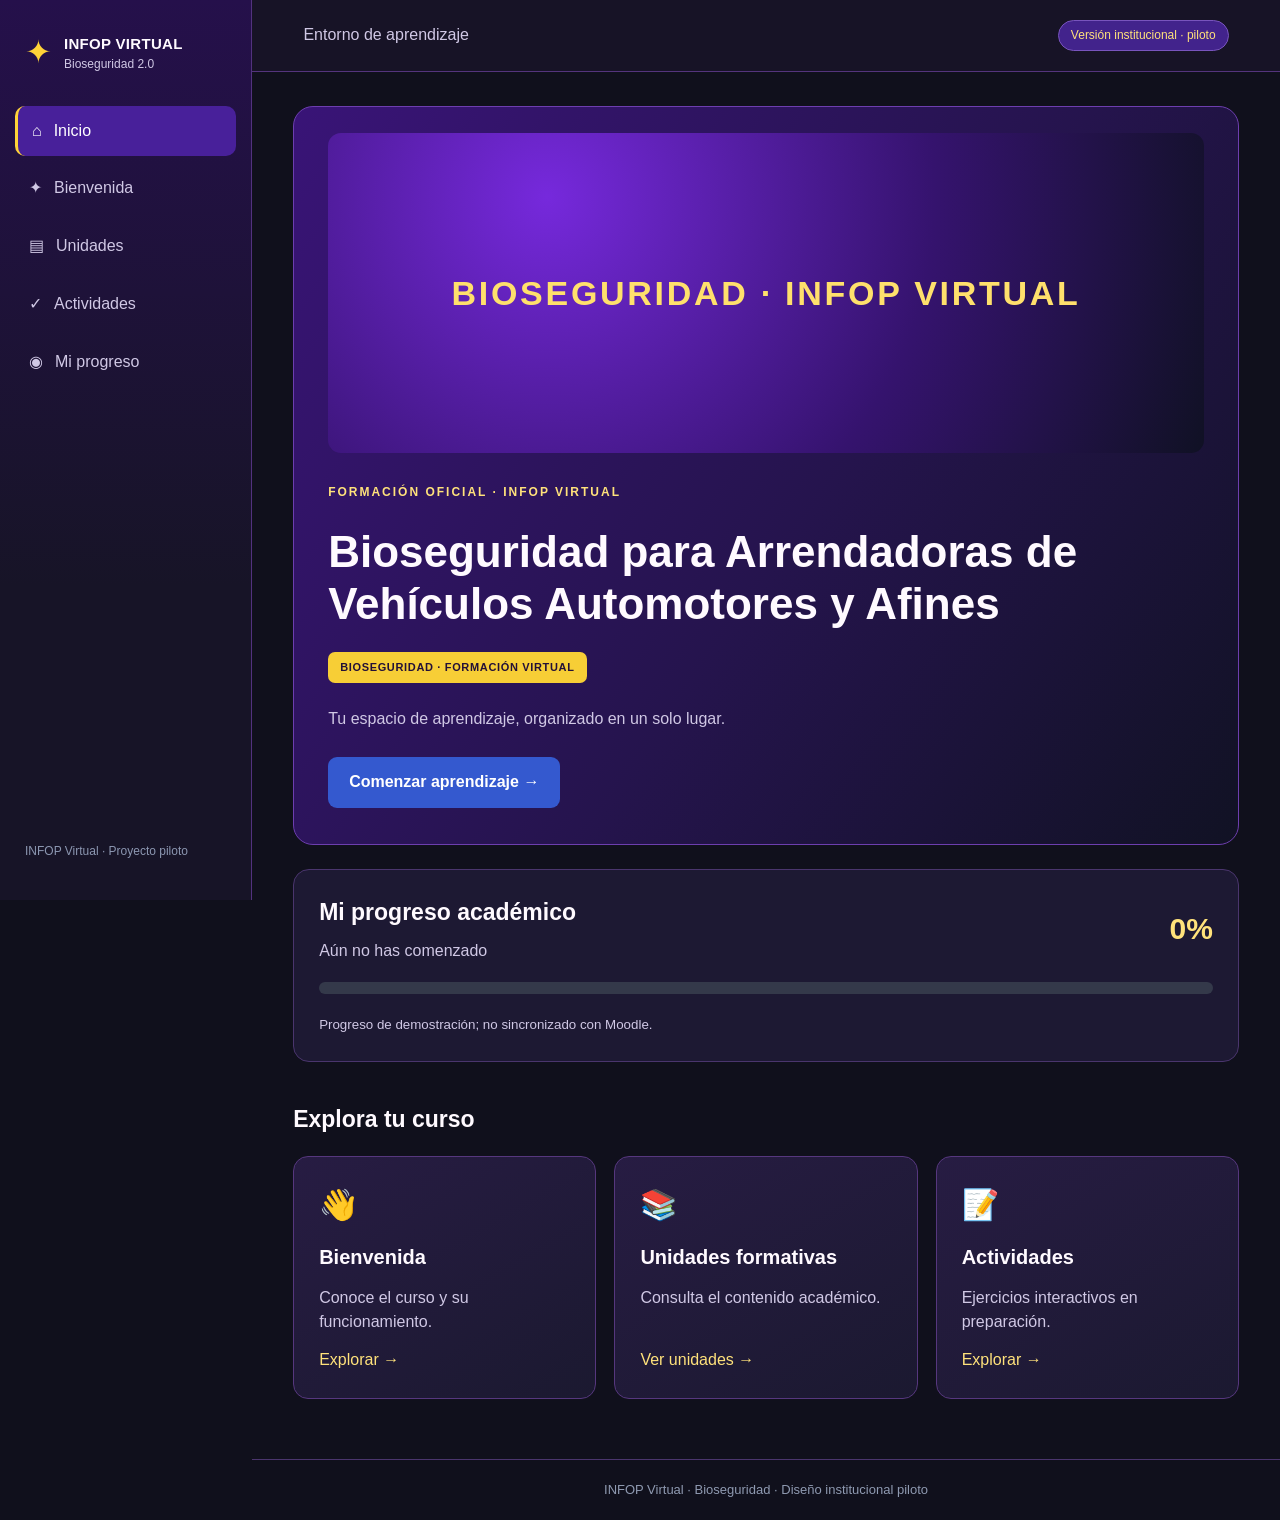
==== index.html @ 84cd8fc0 "carga de prototipo de curso" ====
<!doctype html>
<html lang="es"><head><meta charset="utf-8"><meta name="viewport" content="width=device-width, initial-scale=1"><title>Bioseguridad | INFOP Virtual</title><meta name="description" content="Panel educativo de Bioseguridad de INFOP Virtual"><link rel="stylesheet" href="css/styles.css"><link rel="stylesheet" href="css/responsive.css"><script src="js/progress.js" defer></script><script src="js/navigation.js" defer></script><script src="js/app.js" defer></script></head>
<body><div class="layout"><aside class="sidebar" id="sidebar"><div class="brand"><span class="brand-mark">✦</span><div><strong>INFOP VIRTUAL</strong><small>Bioseguridad 2.0</small></div></div><nav class="menu" aria-label="Navegación del curso"><button class="nav-link active" data-view="inicio" aria-current="page">⌂ <span>Inicio</span></button><button class="nav-link" data-view="bienvenida">✦ <span>Bienvenida</span></button><button class="nav-link" data-view="unidades">▤ <span>Unidades</span></button><button class="nav-link" data-view="actividades">✓ <span>Actividades</span></button><button class="nav-link" data-view="progreso">◉ <span>Mi progreso</span></button></nav><div class="sidebar-footer">INFOP Virtual · Proyecto piloto</div></aside><div class="workspace"><header class="topbar"><button class="menu-toggle" id="menu-toggle" aria-label="Abrir o cerrar menú" aria-expanded="false">☰</button><span>Entorno de aprendizaje</span><div class="institutional-logos" aria-label="Identidad institucional"><img src="assets/images/gobierno-honduras.png" alt="Gobierno de Honduras" class="official-logo" data-official-logo><img src="assets/images/infop.png" alt="INFOP" class="official-logo" data-official-logo></div><span class="pill">Versión institucional · piloto</span></header><main id="main-content" class="content" tabindex="-1"><section class="view active" id="view-inicio"><div class="hero"><div class="hero-banner" id="hero-banner"><img src="assets/images/banner-bioseguridad.jpg" alt="Banner institucional del curso de Bioseguridad" id="official-banner"></div><span class="eyebrow">FORMACIÓN OFICIAL · INFOP VIRTUAL</span><h1>Bioseguridad para Arrendadoras de Vehículos Automotores y Afines</h1><span class="course-label">BIOSEGURIDAD · FORMACIÓN VIRTUAL</span><p>Tu espacio de aprendizaje, organizado en un solo lugar.</p><button class="primary-btn" data-go="bienvenida">Comenzar aprendizaje →</button></div><section class="progress-panel" aria-label="Progreso del curso"><div class="progress-heading"><div><h2>Mi progreso académico</h2><p id="estado-progreso">Aún no has comenzado</p></div><strong id="porcentaje">0%</strong></div><div class="progress-track" id="barra-accesible" role="progressbar" aria-label="Avance del curso" aria-valuemin="0" aria-valuemax="100" aria-valuenow="0"><div id="barra-progreso"></div></div><small>Progreso de demostración; no sincronizado con Moodle.</small></section><h2 class="section-title">Explora tu curso</h2><div class="cards"><button class="card" data-go="bienvenida"><span class="card-icon">👋</span><strong>Bienvenida</strong><span>Conoce el curso y su funcionamiento.</span><em>Explorar →</em></button><button class="card" data-go="unidades"><span class="card-icon">📚</span><strong>Unidades formativas</strong><span>Consulta el contenido académico.</span><em>Ver unidades →</em></button><button class="card" data-go="actividades"><span class="card-icon">📝</span><strong>Actividades</strong><span>Ejercicios interactivos en preparación.</span><em>Explorar →</em></button></div></section><section class="view" id="view-bienvenida" hidden><span class="eyebrow">BIENVENIDA</span><h1>Bienvenido al curso</h1><p>En esta sección incorporaremos el video introductorio, las orientaciones y los recursos institucionales oficiales.</p><div class="placeholder">▶ Espacio reservado para video introductorio</div><button class="primary-btn" data-go="unidades">Ir a las unidades →</button></section><section class="view" id="view-unidades" hidden><span class="eyebrow">CONTENIDO FORMATIVO</span><h1>Unidades del curso</h1><p>Incorporaremos aquí las unidades oficiales cuando confirmemos su contenido y orden.</p><div class="placeholder">📚 Unidades pendientes de incorporar</div></section><section class="view" id="view-actividades" hidden><span class="eyebrow">PRÁCTICA</span><h1>Actividades interactivas</h1><p>Las actividades se integrarán con Moodle para registrar resultados y finalización de manera segura.</p><div class="placeholder">✓ Actividades en preparación</div></section><section class="view" id="view-progreso" hidden><span class="eyebrow">SEGUIMIENTO ACADÉMICO</span><h1>Mi progreso</h1><p>Cuando conectemos Moodle, esta sección mostrará el avance real de cada participante.</p><div class="progress-panel"><div class="progress-heading"><h2>Avance general</h2><strong id="porcentaje-detalle">0%</strong></div><div class="progress-track" role="progressbar" aria-label="Avance general" aria-valuemin="0" aria-valuemax="100" aria-valuenow="0" id="barra-detalle-accesible"><div id="barra-detalle"></div></div><small>Dato de demostración.</small></div></section></main><footer class="footer">INFOP Virtual · Bioseguridad · Diseño institucional piloto</footer></div></div></body></html>
---- css/styles.css ----
:root{color-scheme:dark;--bg:#0e111b;--surface:#1b2030;--line:#343c51;--text:#f5f7ff;--muted:#b9c2d6;--accent:#7888ff;--accent2:#5369df}*{box-sizing:border-box}body{margin:0;font:16px/1.55 Arial,Helvetica,sans-serif;background:var(--bg);color:var(--text)}button{font:inherit;cursor:pointer}button:focus-visible{outline:3px solid #c5ccff;outline-offset:3px}.layout{display:grid;grid-template-columns:252px minmax(0,1fr);min-height:100vh}.sidebar{background:#151925;border-right:1px solid var(--line);display:flex;flex-direction:column;padding:24px 15px;position:sticky;top:0;height:100vh}.brand{display:flex;gap:12px;align-items:center;padding:4px 10px 28px}.brand-mark{font-size:32px;color:#a7b0ff}.brand strong,.brand small{display:block}.brand strong{font-size:15px}.brand small{font-size:12px;color:var(--muted)}.menu{display:grid;gap:7px}.nav-link{border:0;border-radius:10px;background:transparent;color:var(--muted);padding:13px 14px;text-align:left;display:flex;gap:12px;align-items:center}.nav-link:hover,.nav-link.active{background:#2a345f;color:white}.sidebar-footer{margin-top:auto;color:#8c97b1;font-size:12px;padding:15px 10px}.workspace{min-width:0;display:flex;flex-direction:column}.topbar{height:72px;border-bottom:1px solid var(--line);display:flex;align-items:center;gap:16px;padding:0 5%;color:var(--muted)}.pill{margin-left:auto;background:#2b335b;border-radius:25px;padding:5px 12px;font-size:12px;color:#e5e9ff}.menu-toggle{display:none;background:transparent;border:1px solid var(--line);color:white;border-radius:8px;padding:6px 12px}.content{width:min(1120px,92%);margin:34px auto 60px;flex:1}.view[hidden]{display:none}.hero{border:1px solid #444b8e;border-radius:20px;background:linear-gradient(125deg,#30366f,#181c30 80%);padding:48px 40px}.eyebrow{font-size:12px;letter-spacing:2px;font-weight:bold;color:#b7c3ff}h1{font-size:clamp(28px,3.5vw,44px);line-height:1.18;margin:22px 0}h2{font-size:23px;margin:0 0 8px}p{color:var(--muted)}.primary-btn{background:var(--accent2);color:white;border:0;border-radius:9px;padding:13px 21px;font-weight:bold;margin-top:10px}.primary-btn:hover{background:#6c7ef2}.progress-panel{background:var(--surface);border:1px solid var(--line);padding:25px;border-radius:16px;margin-top:24px}.progress-heading{display:flex;align-items:center;justify-content:space-between;gap:15px}.progress-heading strong{font-size:30px;color:#aab6ff}.progress-heading p{margin:0}.progress-track{height:12px;background:#34394a;border-radius:30px;overflow:hidden;margin:18px 0}.progress-track>div{width:0;height:100%;background:linear-gradient(90deg,#526fe4,#9baaff);transition:width .3s}.progress-panel small{color:var(--muted)}.section-title{margin:40px 0 18px}.cards{display:grid;grid-template-columns:repeat(3,minmax(0,1fr));gap:18px}.card{background:var(--surface);border:1px solid var(--line);border-radius:15px;padding:25px;color:var(--text);text-align:left;display:flex;flex-direction:column;gap:13px;min-height:220px}.card:hover{border-color:var(--accent);transform:translateY(-2px)}.card-icon{font-size:30px}.card strong{font-size:20px}.card span:not(.card-icon){color:var(--muted)}.card em{color:#b7c3ff;font-style:normal;margin-top:auto}.placeholder{border:1px dashed #505c7c;background:var(--surface);padding:50px 20px;text-align:center;border-radius:16px;margin:24px 0;color:var(--muted)}.footer{text-align:center;color:#8f9ab1;border-top:1px solid var(--line);padding:20px;font-size:13px}

/* Identidad institucional Bioseguridad v2.1 */
:root{--bg:#10101c;--surface:#1d1933;--line:#4a356d;--text:#fffaff;--muted:#d0c8e5;--accent:#ffd338;--accent2:#3459cf}
.sidebar{background:linear-gradient(180deg,#25104b,#171427 65%);border-right:1px solid #52327e}
.brand-mark{color:#ffd338}.brand strong{letter-spacing:.02em}
.nav-link:hover,.nav-link.active{background:#48209a;color:#fff;border-left:3px solid #ffd338}
.topbar{background:#171326;border-bottom-color:#54347c}
.pill{background:#42238c;color:#ffe27b;border:1px solid #7854bd}
.hero{background:linear-gradient(125deg,#391477,#25144d 55%,#111224);border-color:#6d3eaf;padding:26px 34px 36px;overflow:hidden}
.hero-banner{height:clamp(180px,25vw,330px);border-radius:13px;margin-bottom:26px;overflow:hidden;background:radial-gradient(circle at 25% 20%,#7629dc,#35136e 55%,#101124);display:flex;align-items:center;justify-content:center;position:relative}
.hero-banner img{display:block;width:100%;height:100%;object-fit:cover}
.hero-banner.missing::after{content:'BIOSEGURIDAD · INFOP VIRTUAL';position:absolute;inset:0;display:flex;align-items:center;justify-content:center;text-align:center;padding:25px;color:#ffe06c;font-weight:800;letter-spacing:.08em;font-size:clamp(20px,3vw,34px)}
.eyebrow{color:#ffe27b}.course-label{display:inline-block;background:#f7ce36;color:#231038;font-weight:800;font-size:11px;letter-spacing:.06em;padding:7px 12px;border-radius:7px;margin-bottom:8px}
.primary-btn{background:#3459cf}.primary-btn:hover{background:#456fe6}
.progress-heading strong{color:#ffe27b}.progress-track>div{background:linear-gradient(90deg,#3459cf,#7b39dd,#ffd338)}
.card{background:linear-gradient(150deg,#271c43,#1b1930);border-color:#56377e}.card:hover{border-color:#ffd338}.card em{color:#ffe27b}
.institutional-logos{margin-left:auto;display:flex;align-items:center;gap:12px;min-height:34px}.official-logo{max-height:34px;max-width:125px;object-fit:contain}.official-logo.missing{display:none}.pill{margin-left:0}
.placeholder{border-color:#61418e;background:#221b38}
@media(max-width:700px){.institutional-logos{gap:5px}.official-logo{max-width:65px;max-height:25px}.hero{padding:17px}.hero-banner{height:180px}}
---- css/responsive.css ----
@media(max-width:900px){.layout{grid-template-columns:1fr}.sidebar{position:fixed;z-index:20;top:0;left:0;width:260px;transform:translateX(-100%);transition:transform .2s;box-shadow:8px 0 30px #0005}.sidebar.open{transform:translateX(0)}.menu-toggle{display:inline-block}.cards{grid-template-columns:repeat(2,minmax(0,1fr))}}@media(max-width:600px){.content{width:94%;margin:20px auto 40px}.hero{padding:30px 22px}.cards{grid-template-columns:1fr}.topbar{padding:0 3%}.progress-panel{padding:20px}.card{min-height:170px}}
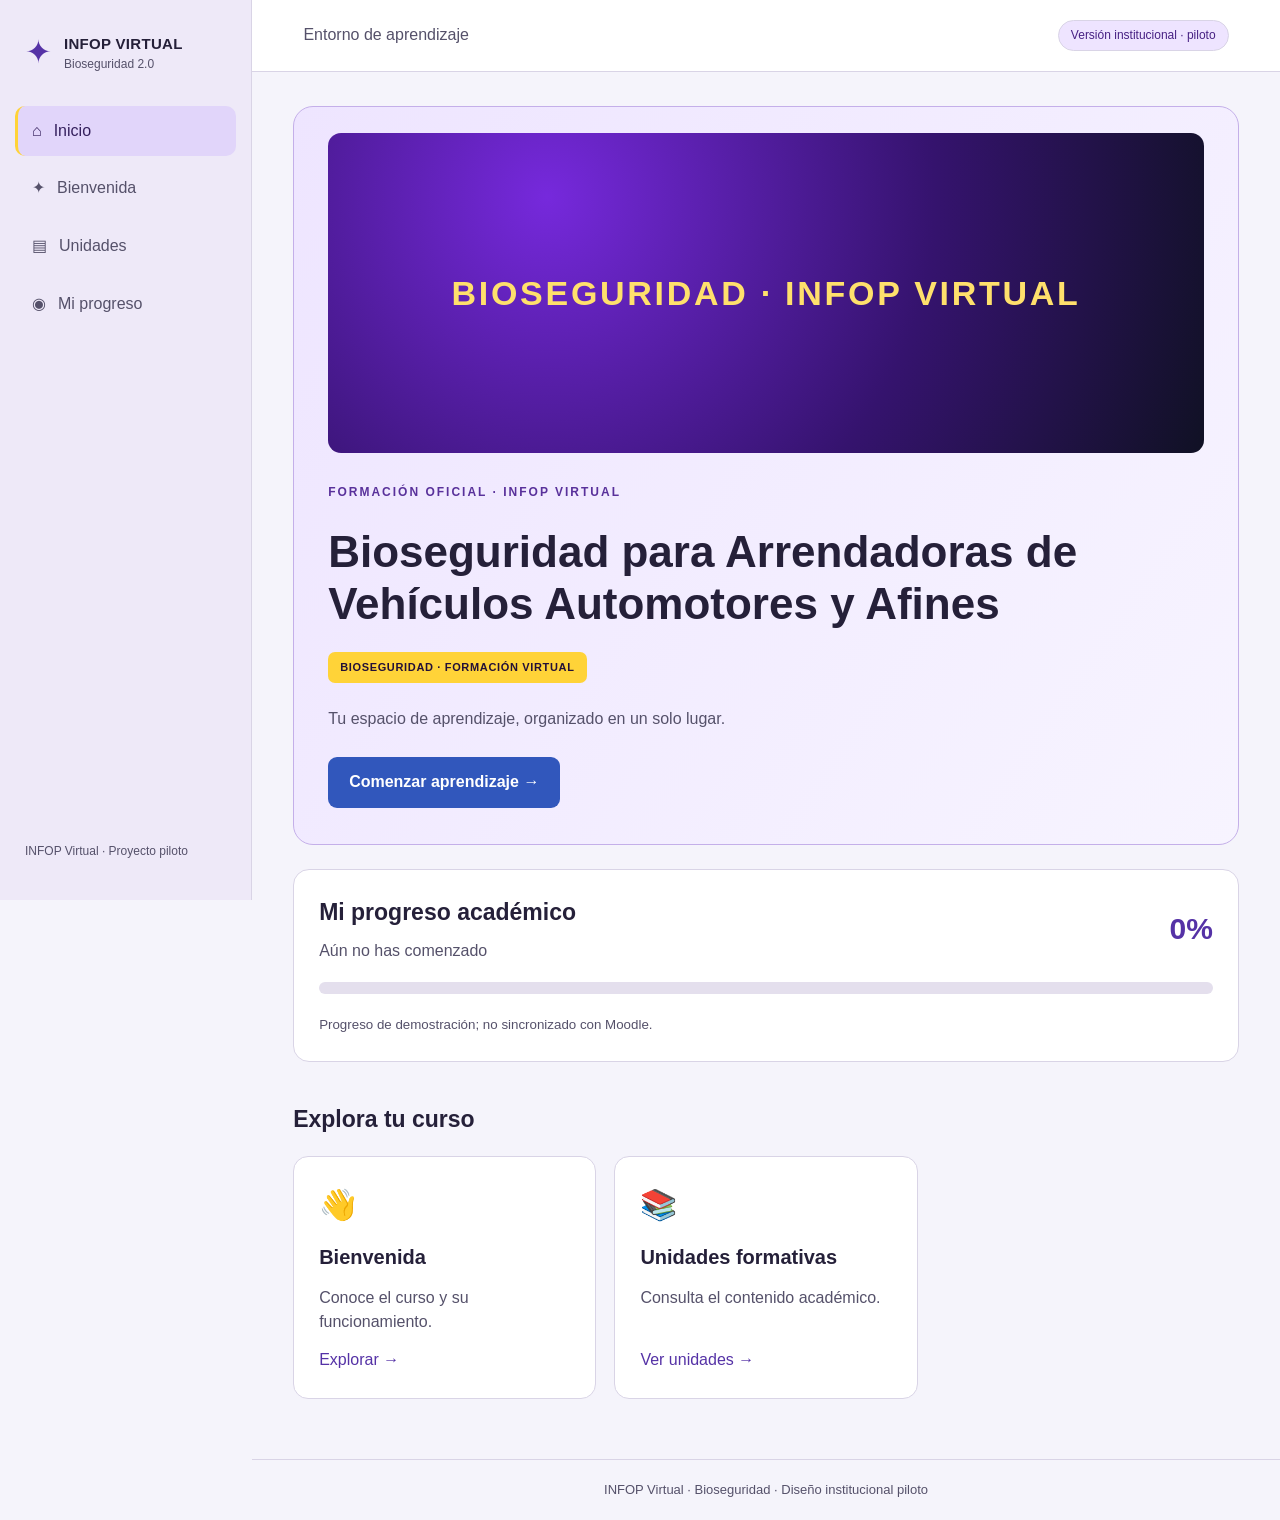
==== commit 7bc1ed85: "fase 1 de implementación" ====
--- a/index.html
+++ b/index.html
@@ -1,3 +1,3 @@
 <!doctype html>
-<html lang="es"><head><meta charset="utf-8"><meta name="viewport" content="width=device-width, initial-scale=1"><title>Bioseguridad | INFOP Virtual</title><meta name="description" content="Panel educativo de Bioseguridad de INFOP Virtual"><link rel="stylesheet" href="css/styles.css"><link rel="stylesheet" href="css/responsive.css"><script src="js/progress.js" defer></script><script src="js/navigation.js" defer></script><script src="js/app.js" defer></script></head>
-<body><div class="layout"><aside class="sidebar" id="sidebar"><div class="brand"><span class="brand-mark">✦</span><div><strong>INFOP VIRTUAL</strong><small>Bioseguridad 2.0</small></div></div><nav class="menu" aria-label="Navegación del curso"><button class="nav-link active" data-view="inicio" aria-current="page">⌂ <span>Inicio</span></button><button class="nav-link" data-view="bienvenida">✦ <span>Bienvenida</span></button><button class="nav-link" data-view="unidades">▤ <span>Unidades</span></button><button class="nav-link" data-view="actividades">✓ <span>Actividades</span></button><button class="nav-link" data-view="progreso">◉ <span>Mi progreso</span></button></nav><div class="sidebar-footer">INFOP Virtual · Proyecto piloto</div></aside><div class="workspace"><header class="topbar"><button class="menu-toggle" id="menu-toggle" aria-label="Abrir o cerrar menú" aria-expanded="false">☰</button><span>Entorno de aprendizaje</span><div class="institutional-logos" aria-label="Identidad institucional"><img src="assets/images/gobierno-honduras.png" alt="Gobierno de Honduras" class="official-logo" data-official-logo><img src="assets/images/infop.png" alt="INFOP" class="official-logo" data-official-logo></div><span class="pill">Versión institucional · piloto</span></header><main id="main-content" class="content" tabindex="-1"><section class="view active" id="view-inicio"><div class="hero"><div class="hero-banner" id="hero-banner"><img src="assets/images/banner-bioseguridad.jpg" alt="Banner institucional del curso de Bioseguridad" id="official-banner"></div><span class="eyebrow">FORMACIÓN OFICIAL · INFOP VIRTUAL</span><h1>Bioseguridad para Arrendadoras de Vehículos Automotores y Afines</h1><span class="course-label">BIOSEGURIDAD · FORMACIÓN VIRTUAL</span><p>Tu espacio de aprendizaje, organizado en un solo lugar.</p><button class="primary-btn" data-go="bienvenida">Comenzar aprendizaje →</button></div><section class="progress-panel" aria-label="Progreso del curso"><div class="progress-heading"><div><h2>Mi progreso académico</h2><p id="estado-progreso">Aún no has comenzado</p></div><strong id="porcentaje">0%</strong></div><div class="progress-track" id="barra-accesible" role="progressbar" aria-label="Avance del curso" aria-valuemin="0" aria-valuemax="100" aria-valuenow="0"><div id="barra-progreso"></div></div><small>Progreso de demostración; no sincronizado con Moodle.</small></section><h2 class="section-title">Explora tu curso</h2><div class="cards"><button class="card" data-go="bienvenida"><span class="card-icon">👋</span><strong>Bienvenida</strong><span>Conoce el curso y su funcionamiento.</span><em>Explorar →</em></button><button class="card" data-go="unidades"><span class="card-icon">📚</span><strong>Unidades formativas</strong><span>Consulta el contenido académico.</span><em>Ver unidades →</em></button><button class="card" data-go="actividades"><span class="card-icon">📝</span><strong>Actividades</strong><span>Ejercicios interactivos en preparación.</span><em>Explorar →</em></button></div></section><section class="view" id="view-bienvenida" hidden><span class="eyebrow">BIENVENIDA</span><h1>Bienvenido al curso</h1><p>En esta sección incorporaremos el video introductorio, las orientaciones y los recursos institucionales oficiales.</p><div class="placeholder">▶ Espacio reservado para video introductorio</div><button class="primary-btn" data-go="unidades">Ir a las unidades →</button></section><section class="view" id="view-unidades" hidden><span class="eyebrow">CONTENIDO FORMATIVO</span><h1>Unidades del curso</h1><p>Incorporaremos aquí las unidades oficiales cuando confirmemos su contenido y orden.</p><div class="placeholder">📚 Unidades pendientes de incorporar</div></section><section class="view" id="view-actividades" hidden><span class="eyebrow">PRÁCTICA</span><h1>Actividades interactivas</h1><p>Las actividades se integrarán con Moodle para registrar resultados y finalización de manera segura.</p><div class="placeholder">✓ Actividades en preparación</div></section><section class="view" id="view-progreso" hidden><span class="eyebrow">SEGUIMIENTO ACADÉMICO</span><h1>Mi progreso</h1><p>Cuando conectemos Moodle, esta sección mostrará el avance real de cada participante.</p><div class="progress-panel"><div class="progress-heading"><h2>Avance general</h2><strong id="porcentaje-detalle">0%</strong></div><div class="progress-track" role="progressbar" aria-label="Avance general" aria-valuemin="0" aria-valuemax="100" aria-valuenow="0" id="barra-detalle-accesible"><div id="barra-detalle"></div></div><small>Dato de demostración.</small></div></section></main><footer class="footer">INFOP Virtual · Bioseguridad · Diseño institucional piloto</footer></div></div></body></html>
+<html lang="es"><head><meta charset="utf-8"/><meta content="width=device-width, initial-scale=1" name="viewport"/><title>Bioseguridad | INFOP Virtual</title><meta content="Panel educativo de Bioseguridad de INFOP Virtual" name="description"/><script defer="" src="js/progress.js"></script><script defer="" src="js/navigation.js"></script><script defer="" src="js/app.js"></script><link href="css/temas.css" rel="stylesheet"/><link href="css/styles.css" rel="stylesheet"/><link href="css/responsive.css" rel="stylesheet"/></head>
+<body><div class="layout"><aside class="sidebar" id="sidebar"><div class="brand"><span class="brand-mark">✦</span><div><strong>INFOP VIRTUAL</strong><small>Bioseguridad 2.0</small></div></div><nav aria-label="Navegación del curso" class="menu"><button aria-current="page" class="nav-link active" data-view="inicio">⌂ <span>Inicio</span></button><button class="nav-link" data-view="bienvenida">✦ <span>Bienvenida</span></button><button class="nav-link" data-view="unidades">▤ <span>Unidades</span></button><button class="nav-link" data-view="progreso">◉ <span>Mi progreso</span></button></nav><div class="sidebar-footer">INFOP Virtual · Proyecto piloto</div></aside><div class="workspace"><header class="topbar"><button aria-expanded="false" aria-label="Abrir o cerrar menú" class="menu-toggle" id="menu-toggle">☰</button><span>Entorno de aprendizaje</span><div aria-label="Identidad institucional" class="institutional-logos"><img alt="Gobierno de Honduras" class="official-logo" data-official-logo="" src="assets/images/gobierno-honduras.png"/><img alt="INFOP" class="official-logo" data-official-logo="" src="assets/images/infop.png"/></div><span class="pill">Versión institucional · piloto</span></header><main class="content" id="main-content" tabindex="-1"><section class="view active" id="view-inicio"><div class="hero"><div class="hero-banner" id="hero-banner"><img alt="Banner institucional del curso de Bioseguridad" id="official-banner" src="assets/images/banner-bioseguridad.jpg"/></div><span class="eyebrow">FORMACIÓN OFICIAL · INFOP VIRTUAL</span><h1>Bioseguridad para Arrendadoras de Vehículos Automotores y Afines</h1><span class="course-label">BIOSEGURIDAD · FORMACIÓN VIRTUAL</span><p>Tu espacio de aprendizaje, organizado en un solo lugar.</p><button class="primary-btn" data-go="bienvenida">Comenzar aprendizaje →</button></div><section aria-label="Progreso del curso" class="progress-panel"><div class="progress-heading"><div><h2>Mi progreso académico</h2><p id="estado-progreso">Aún no has comenzado</p></div><strong id="porcentaje">0%</strong></div><div aria-label="Avance del curso" aria-valuemax="100" aria-valuemin="0" aria-valuenow="0" class="progress-track" id="barra-accesible" role="progressbar"><div id="barra-progreso"></div></div><small>Progreso de demostración; no sincronizado con Moodle.</small></section><h2 class="section-title">Explora tu curso</h2><div class="cards"><button class="card" data-go="bienvenida"><span class="card-icon">👋</span><strong>Bienvenida</strong><span>Conoce el curso y su funcionamiento.</span><em>Explorar →</em></button><button class="card" data-go="unidades"><span class="card-icon">📚</span><strong>Unidades formativas</strong><span>Consulta el contenido académico.</span><em>Ver unidades →</em></button></div></section><section class="view" hidden="" id="view-bienvenida"><span class="eyebrow">BIENVENIDA</span><h1>Bienvenido al curso</h1><p>En esta sección incorporaremos el video introductorio, las orientaciones y los recursos institucionales oficiales.</p><div class="placeholder">▶ Espacio reservado para video introductorio</div><button class="primary-btn" data-go="unidades">Ir a las unidades →</button></section><section class="view" hidden="" id="view-unidades"><span class="eyebrow">CONTENIDO FORMATIVO</span><h1>Unidades del curso</h1><p>Accede a los recursos de cada unidad. Estamos perfeccionando la Unidad 01 como plantilla para las siguientes.</p><div class="cards"><a class="card" href="unidades/und-01/index.html"><span class="card-icon">📚</span><strong>Unidad 01 · Bioseguridad y desinfección personal</strong><span>Presentación, material de estudio, juego y evaluación.</span><em>Abrir unidad →</em></a></div><p>Las unidades 02 y 03 se incorporarán después de validar la plantilla de la Unidad 01.</p></section><section class="view" hidden="" id="view-progreso"><span class="eyebrow">SEGUIMIENTO ACADÉMICO</span><h1>Mi progreso</h1><p>Cuando conectemos Moodle, esta sección mostrará el avance real de cada participante.</p><div class="progress-panel"><div class="progress-heading"><h2>Avance general</h2><strong id="porcentaje-detalle">0%</strong></div><div aria-label="Avance general" aria-valuemax="100" aria-valuemin="0" aria-valuenow="0" class="progress-track" id="barra-detalle-accesible" role="progressbar"><div id="barra-detalle"></div></div><small>Dato de demostración.</small></div></section></main><footer class="footer">INFOP Virtual · Bioseguridad · Diseño institucional piloto</footer></div></div></body></html>
--- a/css/temas.css
+++ b/css/temas.css
@@ -0,0 +1,80 @@
+/* INFOP Bioseguridad 2.0: tema compartido. Cargar primero. */
+:root {
+  color-scheme: light;
+
+  --bg: #f5f4fb;
+  --surface: #ffffff;
+  --line: #d9d4e6;
+  --text: #252039;
+  --muted: #55516a;
+  --accent: #5532a6;
+  --accent2: #3157bc;
+
+  --sidebar-bg: #eee9f8;
+  --topbar-bg: #ffffff;
+  --nav-active: #e1d5fa;
+  --nav-text: #35205d;
+  --hero-bg: linear-gradient(125deg,#eee5ff,#f7f4ff);
+  --hero-border: #c4afe9;
+  --card-bg: #ffffff;
+  --card-border: #d9d4e6;
+  --pill-bg: #eee4ff;
+  --pill-text: #472183;
+  --progress-bg: #e4dfed;
+  --focus: #3157bc;
+  --yellow: #ffd338;
+  --eyebrow: #59319b;
+  --footer-text: #55516a;
+  --unidad-fondo: var(--bg);
+  --unidad-superficie: var(--surface);
+  --unidad-texto: var(--text);
+  --unidad-secundario: #514968;
+  --unidad-borde: var(--line);
+  --unidad-acento: #5532a6;
+  --unidad-hero: linear-gradient(125deg,#eee5ff,#ffffff);
+  --unidad-objetivos: var(--surface);
+  --unidad-etiqueta-fondo: #e8ddff;
+  --unidad-etiqueta-texto: #35205d;
+}
+
+/* TEMA OSCURO */
+@media (prefers-color-scheme: dark) {
+  :root {
+    color-scheme: dark;
+
+    --bg: #10101c;
+    --surface: #1d1933;
+    --line: #4a356d;
+    --text: #fffaff;
+    --muted: #d0c8e5;
+    --accent: #ffd338;
+    --accent2: #3459cf;
+
+    --sidebar-bg: #21143d;
+    --topbar-bg: #171326;
+    --nav-active: #48209a;
+    --nav-text: #ffffff;
+    --hero-bg: linear-gradient(125deg,#391477,#25144d 55%,#111224);
+    --hero-border: #6d3eaf;
+    --card-bg: linear-gradient(150deg,#271c43,#1b1930);
+    --card-border: #56377e;
+    --pill-bg: #42238c;
+    --pill-text: #ffe27b;
+    --progress-bg: #34394a;
+    --focus: #ffd338;
+    --yellow: #ffd338;
+    --eyebrow: #ffe27b;
+    --footer-text: #b9b0d1;
+    --unidad-fondo: var(--bg);
+    --unidad-superficie: #211d35;
+    --unidad-texto: var(--text);
+    --unidad-secundario: var(--muted);
+    --unidad-borde: var(--line);
+    --unidad-acento: #ffd338;
+    --unidad-hero: linear-gradient(125deg,#50109e,#24183f 80%);
+    --unidad-objetivos: #211d35;
+    --unidad-etiqueta-fondo: #372653;
+    --unidad-etiqueta-texto: #fffaff;
+  }
+}
+
--- a/css/styles.css
+++ b/css/styles.css
@@ -1,20 +1,523 @@
-:root{color-scheme:dark;--bg:#0e111b;--surface:#1b2030;--line:#343c51;--text:#f5f7ff;--muted:#b9c2d6;--accent:#7888ff;--accent2:#5369df}*{box-sizing:border-box}body{margin:0;font:16px/1.55 Arial,Helvetica,sans-serif;background:var(--bg);color:var(--text)}button{font:inherit;cursor:pointer}button:focus-visible{outline:3px solid #c5ccff;outline-offset:3px}.layout{display:grid;grid-template-columns:252px minmax(0,1fr);min-height:100vh}.sidebar{background:#151925;border-right:1px solid var(--line);display:flex;flex-direction:column;padding:24px 15px;position:sticky;top:0;height:100vh}.brand{display:flex;gap:12px;align-items:center;padding:4px 10px 28px}.brand-mark{font-size:32px;color:#a7b0ff}.brand strong,.brand small{display:block}.brand strong{font-size:15px}.brand small{font-size:12px;color:var(--muted)}.menu{display:grid;gap:7px}.nav-link{border:0;border-radius:10px;background:transparent;color:var(--muted);padding:13px 14px;text-align:left;display:flex;gap:12px;align-items:center}.nav-link:hover,.nav-link.active{background:#2a345f;color:white}.sidebar-footer{margin-top:auto;color:#8c97b1;font-size:12px;padding:15px 10px}.workspace{min-width:0;display:flex;flex-direction:column}.topbar{height:72px;border-bottom:1px solid var(--line);display:flex;align-items:center;gap:16px;padding:0 5%;color:var(--muted)}.pill{margin-left:auto;background:#2b335b;border-radius:25px;padding:5px 12px;font-size:12px;color:#e5e9ff}.menu-toggle{display:none;background:transparent;border:1px solid var(--line);color:white;border-radius:8px;padding:6px 12px}.content{width:min(1120px,92%);margin:34px auto 60px;flex:1}.view[hidden]{display:none}.hero{border:1px solid #444b8e;border-radius:20px;background:linear-gradient(125deg,#30366f,#181c30 80%);padding:48px 40px}.eyebrow{font-size:12px;letter-spacing:2px;font-weight:bold;color:#b7c3ff}h1{font-size:clamp(28px,3.5vw,44px);line-height:1.18;margin:22px 0}h2{font-size:23px;margin:0 0 8px}p{color:var(--muted)}.primary-btn{background:var(--accent2);color:white;border:0;border-radius:9px;padding:13px 21px;font-weight:bold;margin-top:10px}.primary-btn:hover{background:#6c7ef2}.progress-panel{background:var(--surface);border:1px solid var(--line);padding:25px;border-radius:16px;margin-top:24px}.progress-heading{display:flex;align-items:center;justify-content:space-between;gap:15px}.progress-heading strong{font-size:30px;color:#aab6ff}.progress-heading p{margin:0}.progress-track{height:12px;background:#34394a;border-radius:30px;overflow:hidden;margin:18px 0}.progress-track>div{width:0;height:100%;background:linear-gradient(90deg,#526fe4,#9baaff);transition:width .3s}.progress-panel small{color:var(--muted)}.section-title{margin:40px 0 18px}.cards{display:grid;grid-template-columns:repeat(3,minmax(0,1fr));gap:18px}.card{background:var(--surface);border:1px solid var(--line);border-radius:15px;padding:25px;color:var(--text);text-align:left;display:flex;flex-direction:column;gap:13px;min-height:220px}.card:hover{border-color:var(--accent);transform:translateY(-2px)}.card-icon{font-size:30px}.card strong{font-size:20px}.card span:not(.card-icon){color:var(--muted)}.card em{color:#b7c3ff;font-style:normal;margin-top:auto}.placeholder{border:1px dashed #505c7c;background:var(--surface);padding:50px 20px;text-align:center;border-radius:16px;margin:24px 0;color:var(--muted)}.footer{text-align:center;color:#8f9ab1;border-top:1px solid var(--line);padding:20px;font-size:13px}
-
-/* Identidad institucional Bioseguridad v2.1 */
-:root{--bg:#10101c;--surface:#1d1933;--line:#4a356d;--text:#fffaff;--muted:#d0c8e5;--accent:#ffd338;--accent2:#3459cf}
-.sidebar{background:linear-gradient(180deg,#25104b,#171427 65%);border-right:1px solid #52327e}
-.brand-mark{color:#ffd338}.brand strong{letter-spacing:.02em}
-.nav-link:hover,.nav-link.active{background:#48209a;color:#fff;border-left:3px solid #ffd338}
-.topbar{background:#171326;border-bottom-color:#54347c}
-.pill{background:#42238c;color:#ffe27b;border:1px solid #7854bd}
-.hero{background:linear-gradient(125deg,#391477,#25144d 55%,#111224);border-color:#6d3eaf;padding:26px 34px 36px;overflow:hidden}
-.hero-banner{height:clamp(180px,25vw,330px);border-radius:13px;margin-bottom:26px;overflow:hidden;background:radial-gradient(circle at 25% 20%,#7629dc,#35136e 55%,#101124);display:flex;align-items:center;justify-content:center;position:relative}
-.hero-banner img{display:block;width:100%;height:100%;object-fit:cover}
-.hero-banner.missing::after{content:'BIOSEGURIDAD · INFOP VIRTUAL';position:absolute;inset:0;display:flex;align-items:center;justify-content:center;text-align:center;padding:25px;color:#ffe06c;font-weight:800;letter-spacing:.08em;font-size:clamp(20px,3vw,34px)}
-.eyebrow{color:#ffe27b}.course-label{display:inline-block;background:#f7ce36;color:#231038;font-weight:800;font-size:11px;letter-spacing:.06em;padding:7px 12px;border-radius:7px;margin-bottom:8px}
-.primary-btn{background:#3459cf}.primary-btn:hover{background:#456fe6}
-.progress-heading strong{color:#ffe27b}.progress-track>div{background:linear-gradient(90deg,#3459cf,#7b39dd,#ffd338)}
-.card{background:linear-gradient(150deg,#271c43,#1b1930);border-color:#56377e}.card:hover{border-color:#ffd338}.card em{color:#ffe27b}
-.institutional-logos{margin-left:auto;display:flex;align-items:center;gap:12px;min-height:34px}.official-logo{max-height:34px;max-width:125px;object-fit:contain}.official-logo.missing{display:none}.pill{margin-left:0}
-.placeholder{border-color:#61418e;background:#221b38}
-@media(max-width:700px){.institutional-logos{gap:5px}.official-logo{max-width:65px;max-height:25px}.hero{padding:17px}.hero-banner{height:180px}}
+/* Dashboard: requiere temas.css antes de este archivo */
+/* ESTILOS GENERALES */
+*,
+*::before,
+*::after {
+  box-sizing: border-box;
+}
+
+html {
+  scroll-behavior: smooth;
+}
+
+body {
+  margin: 0;
+  min-width: 0;
+  font: 16px/1.55 Arial,Helvetica,sans-serif;
+  background: var(--bg);
+  color: var(--text);
+}
+
+button {
+  font: inherit;
+  cursor: pointer;
+}
+
+button:focus-visible,
+a:focus-visible {
+  outline: 3px solid var(--focus);
+  outline-offset: 3px;
+}
+
+button,
+a {
+  -webkit-tap-highlight-color: transparent;
+}
+
+/* ESTRUCTURA */
+.layout {
+  display: grid;
+  grid-template-columns: 252px minmax(0,1fr);
+  min-height: 100vh;
+  min-height: 100dvh;
+}
+
+.sidebar {
+  background: var(--sidebar-bg);
+  border-right: 1px solid var(--line);
+  display: flex;
+  flex-direction: column;
+  padding: 24px 15px;
+  position: sticky;
+  top: 0;
+  height: 100vh;
+  height: 100dvh;
+  overflow-y: auto;
+}
+
+.brand {
+  display: flex;
+  gap: 12px;
+  align-items: center;
+  padding: 4px 10px 28px;
+}
+
+.brand-mark {
+  font-size: 32px;
+  color: var(--accent);
+}
+
+.brand strong,
+.brand small {
+  display: block;
+}
+
+.brand strong {
+  font-size: 15px;
+  letter-spacing: .02em;
+}
+
+.brand small {
+  font-size: 12px;
+  color: var(--muted);
+}
+
+/* NAVEGACION */
+.menu {
+  display: grid;
+  gap: 7px;
+}
+
+.nav-link {
+  border: 0;
+  border-left: 3px solid transparent;
+  border-radius: 10px;
+  background: transparent;
+  color: var(--muted);
+  padding: 13px 14px;
+  text-align: left;
+  display: flex;
+  gap: 12px;
+  align-items: center;
+  width: 100%;
+}
+
+.nav-link:hover:not(.active) {
+  background: var(--nav-active);
+  color: var(--nav-text);
+  border-left-color: transparent;
+}
+
+.nav-link.active {
+  background: var(--nav-active);
+  color: var(--nav-text);
+  border-left-color: var(--yellow);
+}
+
+.sidebar-footer {
+  margin-top: auto;
+  color: var(--footer-text);
+  font-size: 12px;
+  padding: 15px 10px;
+}
+
+.workspace {
+  min-width: 0;
+  display: flex;
+  flex-direction: column;
+}
+
+/* ENCABEZADO */
+.topbar {
+  min-height: 72px;
+  border-bottom: 1px solid var(--line);
+  background: var(--topbar-bg);
+  display: flex;
+  align-items: center;
+  gap: 16px;
+  padding: 12px 5%;
+  color: var(--muted);
+}
+
+.pill {
+  margin-left: auto;
+  background: var(--pill-bg);
+  border: 1px solid var(--line);
+  border-radius: 25px;
+  padding: 5px 12px;
+  font-size: 12px;
+  color: var(--pill-text);
+  white-space: nowrap;
+}
+
+.menu-toggle {
+  display: none;
+  background: transparent;
+  border: 1px solid var(--line);
+  color: var(--text);
+  border-radius: 8px;
+  padding: 8px 12px;
+}
+
+/* CONTENIDO */
+.content {
+  width: min(1120px,92%);
+  margin: 34px auto 60px;
+  flex: 1;
+  min-width: 0;
+}
+
+.view[hidden] {
+  display: none !important;
+}
+
+/* PORTADA */
+.hero {
+  border: 1px solid var(--hero-border);
+  border-radius: 20px;
+  background: var(--hero-bg);
+  padding: 26px 34px 36px;
+  overflow: hidden;
+}
+
+.hero-banner {
+  height: clamp(180px,25vw,330px);
+  border-radius: 13px;
+  margin-bottom: 26px;
+  overflow: hidden;
+  background: radial-gradient(
+    circle at 25% 20%,
+    #7629dc,#35136e 55%,#101124
+  );
+  display: flex;
+  align-items: center;
+  justify-content: center;
+  position: relative;
+}
+
+.hero-banner img {
+  display: block;
+  width: 100%;
+  height: 100%;
+  object-fit: cover;
+}
+
+.hero-banner.missing::after {
+  content: 'BIOSEGURIDAD · INFOP VIRTUAL';
+  position: absolute;
+  inset: 0;
+  display: flex;
+  align-items: center;
+  justify-content: center;
+  text-align: center;
+  padding: 25px;
+  color: #ffe06c;
+  font-weight: 800;
+  letter-spacing: .08em;
+  font-size: clamp(20px,3vw,34px);
+}
+
+.eyebrow {
+  font-size: 12px;
+  letter-spacing: 2px;
+  font-weight: bold;
+  color: var(--eyebrow);
+}
+
+.course-label {
+  display: inline-block;
+  background: var(--yellow);
+  color: #231038;
+  font-weight: 800;
+  font-size: 11px;
+  letter-spacing: .06em;
+  padding: 7px 12px;
+  border-radius: 7px;
+  margin-bottom: 8px;
+}
+
+h1 {
+  font-size: clamp(28px,3.5vw,44px);
+  line-height: 1.18;
+  margin: 22px 0;
+  overflow-wrap: anywhere;
+}
+
+h2 {
+  font-size: 23px;
+  margin: 0 0 8px;
+}
+
+p {
+  color: var(--muted);
+}
+
+/* BOTONES */
+.primary-btn {
+  background: var(--accent2);
+  color: #ffffff;
+  border: 0;
+  border-radius: 9px;
+  padding: 13px 21px;
+  font-weight: bold;
+  margin-top: 10px;
+  transition: background-color .18s ease,
+              transform .18s ease;
+}
+
+.primary-btn:hover {
+  background: #456fe6;
+  transform: translateY(-2px);
+}
+
+/* PROGRESO */
+.progress-panel {
+  background: var(--surface);
+  border: 1px solid var(--line);
+  padding: 25px;
+  border-radius: 16px;
+  margin-top: 24px;
+}
+
+.progress-heading {
+  display: flex;
+  align-items: center;
+  justify-content: space-between;
+  gap: 15px;
+}
+
+.progress-heading strong {
+  font-size: 30px;
+  color: var(--accent);
+}
+
+.progress-heading p {
+  margin: 0;
+}
+
+.progress-track {
+  height: 12px;
+  background: var(--progress-bg);
+  border-radius: 30px;
+  overflow: hidden;
+  margin: 18px 0;
+}
+
+.progress-track > div {
+  width: 0;
+  height: 100%;
+  background: linear-gradient(
+    90deg,#3459cf,#7b39dd,#ffd338
+  );
+  transition: width .3s ease;
+}
+
+.progress-panel small {
+  color: var(--muted);
+}
+
+/* TARJETAS */
+.section-title {
+  margin: 40px 0 18px;
+}
+
+.cards {
+  display: grid;
+  grid-template-columns: repeat(3,minmax(0,1fr));
+  gap: 18px;
+}
+
+.card {
+  background: var(--card-bg);
+  border: 1px solid var(--card-border);
+  border-radius: 15px;
+  padding: 25px;
+  color: var(--text);
+  text-align: left;
+  display: flex;
+  flex-direction: column;
+  gap: 13px;
+  min-height: 220px;
+  min-width: 0;
+  transition: transform .18s ease,
+              border-color .18s ease;
+}
+
+.card:hover {
+  border-color: var(--accent);
+  transform: translateY(-2px);
+}
+
+.card-icon {
+  font-size: 30px;
+}
+
+.card strong {
+  font-size: 20px;
+}
+
+.card span:not(.card-icon) {
+  color: var(--muted);
+}
+
+.card em {
+  color: var(--accent);
+  font-style: normal;
+  margin-top: auto;
+}
+
+.placeholder {
+  border: 1px dashed var(--line);
+  background: var(--surface);
+  padding: 50px 20px;
+  text-align: center;
+  border-radius: 16px;
+  margin: 24px 0;
+  color: var(--muted);
+}
+
+/* LOGOTIPOS */
+.institutional-logos {
+  margin-left: auto;
+  display: flex;
+  align-items: center;
+  gap: 12px;
+  min-height: 34px;
+}
+
+.official-logo {
+  max-height: 34px;
+  max-width: 125px;
+  object-fit: contain;
+}
+
+.official-logo.missing {
+  display: none;
+}
+
+.institutional-logos + .pill {
+  margin-left: 0;
+}
+
+/* PIE DE PAGINA */
+.footer {
+  text-align: center;
+  color: var(--footer-text);
+  border-top: 1px solid var(--line);
+  padding: 20px;
+  font-size: 13px;
+}
+
+/* TABLET */
+@media (max-width: 1024px) {
+  .cards {
+    grid-template-columns: repeat(2,minmax(0,1fr));
+  }
+
+  .content {
+    width: 94%;
+  }
+}
+
+/* MOVIL */
+@media (max-width: 700px) {
+  .layout {
+    grid-template-columns: minmax(0,1fr);
+  }
+
+  .sidebar {
+    position: fixed;
+    z-index: 100;
+    width: min(280px,85vw);
+    height: 100vh;
+    height: 100dvh;
+    left: 0;
+    top: 0;
+    transform: translateX(-100%);
+    transition: transform .2s ease;
+    box-shadow: 4px 0 20px #0002;
+  }
+
+  .sidebar.open {
+    transform: translateX(0);
+  }
+
+  .menu-toggle {
+    display: inline-flex;
+    align-items: center;
+    justify-content: center;
+  }
+
+  .topbar {
+    padding: 12px 4%;
+    gap: 10px;
+  }
+
+  .content {
+    width: 94%;
+    margin: 20px auto 40px;
+  }
+
+  .cards {
+    grid-template-columns: 1fr;
+    gap: 14px;
+  }
+
+  .card {
+    min-height: 170px;
+    padding: 20px;
+  }
+
+  .hero {
+    padding: 17px;
+  }
+
+  .hero-banner {
+    height: 180px;
+  }
+
+  .progress-panel {
+    padding: 18px;
+  }
+
+  .institutional-logos {
+    gap: 5px;
+  }
+
+  .official-logo {
+    max-width: 65px;
+    max-height: 25px;
+  }
+}
+
+/* PANTALLAS MUY PEQUEÑAS */
+@media (max-width: 380px) {
+  .pill {
+    display: none;
+  }
+
+  h1 {
+    font-size: 26px;
+  }
+
+  .hero-banner {
+    height: 145px;
+  }
+}
+
+/* ACCESIBILIDAD Y MOVIMIENTO REDUCIDO */
+@media (prefers-reduced-motion: reduce) {
+  *,
+  *::before,
+  *::after {
+    animation-duration: .01ms !important;
+    animation-iteration-count: 1 !important;
+    transition-duration: .01ms !important;
+    scroll-behavior: auto !important;
+  }
+}
+
+/* Tarjetas enlazadas del dashboard: apariencia uniforme */
+a.card { text-decoration: none; }
+a.card strong, a.card span, a.card em { text-decoration: none; }
+a.card:focus-visible { outline: 3px solid var(--focus); outline-offset: 3px; }
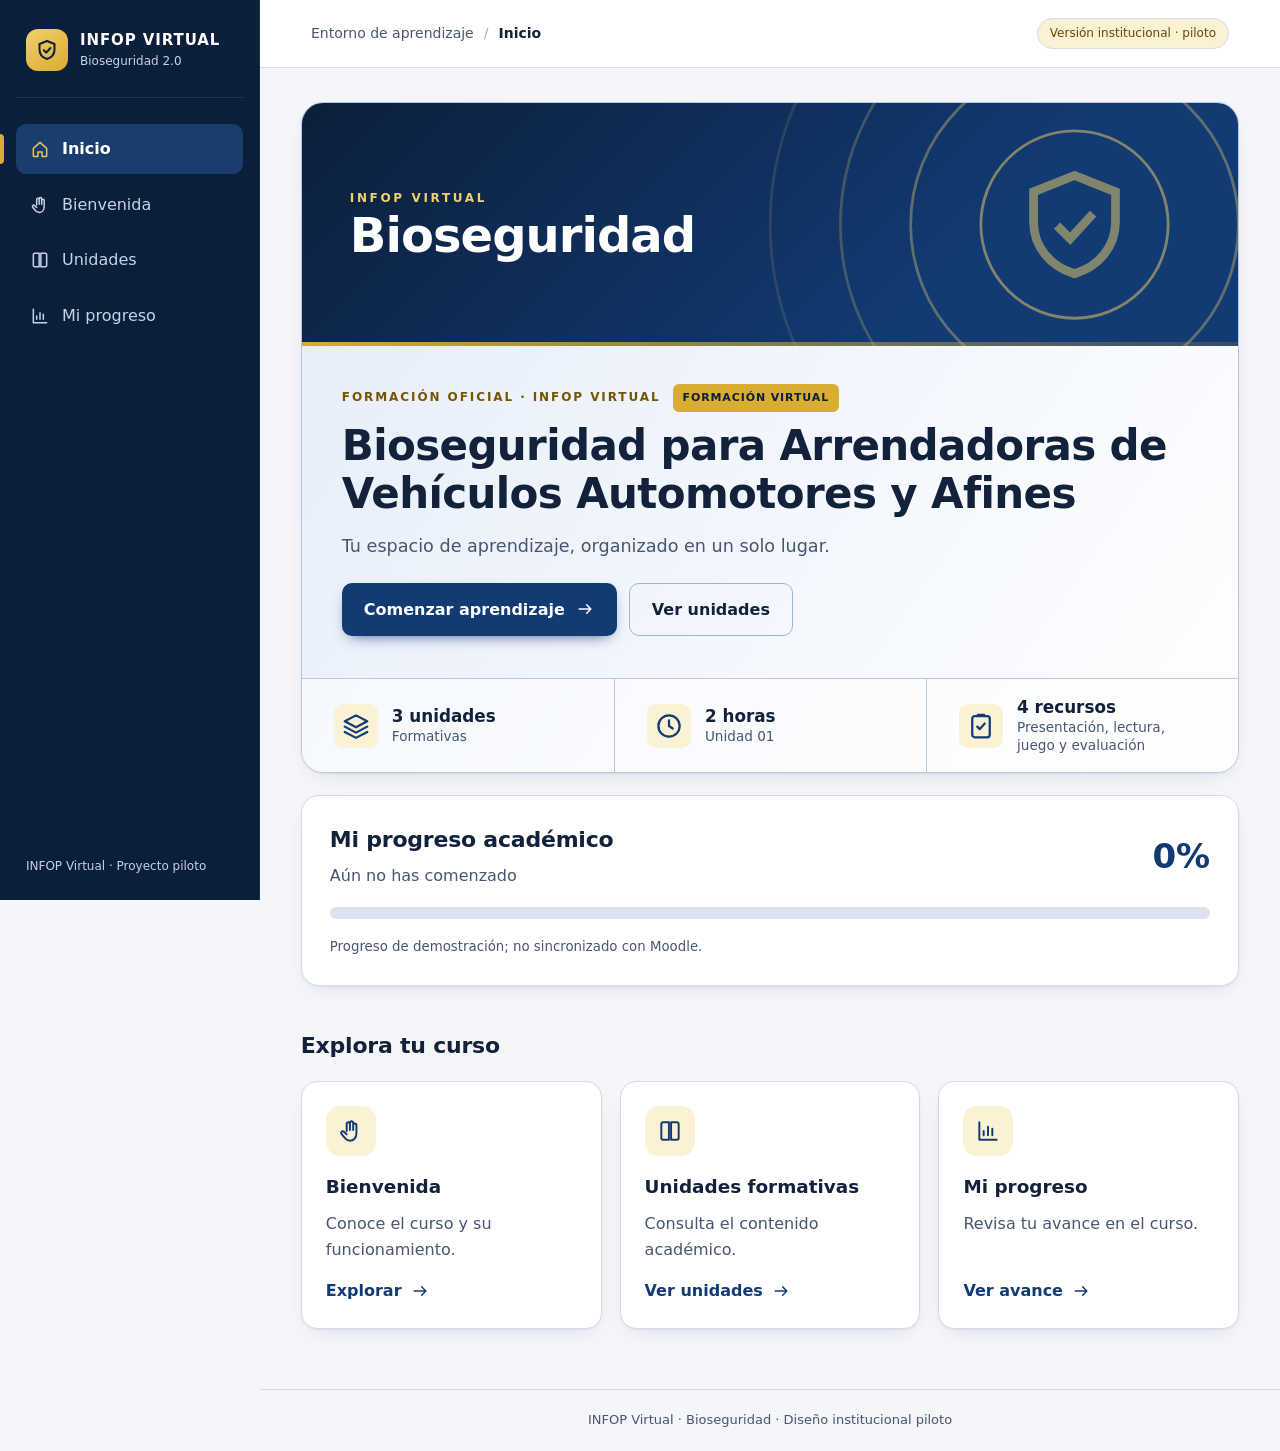
==== commit fdefeb66: "Version 2 pilo de curso institucional" ====
--- a/index.html
+++ b/index.html
@@ -1,3 +1,175 @@
 <!doctype html>
-<html lang="es"><head><meta charset="utf-8"/><meta content="width=device-width, initial-scale=1" name="viewport"/><title>Bioseguridad | INFOP Virtual</title><meta content="Panel educativo de Bioseguridad de INFOP Virtual" name="description"/><script defer="" src="js/progress.js"></script><script defer="" src="js/navigation.js"></script><script defer="" src="js/app.js"></script><link href="css/temas.css" rel="stylesheet"/><link href="css/styles.css" rel="stylesheet"/><link href="css/responsive.css" rel="stylesheet"/></head>
-<body><div class="layout"><aside class="sidebar" id="sidebar"><div class="brand"><span class="brand-mark">✦</span><div><strong>INFOP VIRTUAL</strong><small>Bioseguridad 2.0</small></div></div><nav aria-label="Navegación del curso" class="menu"><button aria-current="page" class="nav-link active" data-view="inicio">⌂ <span>Inicio</span></button><button class="nav-link" data-view="bienvenida">✦ <span>Bienvenida</span></button><button class="nav-link" data-view="unidades">▤ <span>Unidades</span></button><button class="nav-link" data-view="progreso">◉ <span>Mi progreso</span></button></nav><div class="sidebar-footer">INFOP Virtual · Proyecto piloto</div></aside><div class="workspace"><header class="topbar"><button aria-expanded="false" aria-label="Abrir o cerrar menú" class="menu-toggle" id="menu-toggle">☰</button><span>Entorno de aprendizaje</span><div aria-label="Identidad institucional" class="institutional-logos"><img alt="Gobierno de Honduras" class="official-logo" data-official-logo="" src="assets/images/gobierno-honduras.png"/><img alt="INFOP" class="official-logo" data-official-logo="" src="assets/images/infop.png"/></div><span class="pill">Versión institucional · piloto</span></header><main class="content" id="main-content" tabindex="-1"><section class="view active" id="view-inicio"><div class="hero"><div class="hero-banner" id="hero-banner"><img alt="Banner institucional del curso de Bioseguridad" id="official-banner" src="assets/images/banner-bioseguridad.jpg"/></div><span class="eyebrow">FORMACIÓN OFICIAL · INFOP VIRTUAL</span><h1>Bioseguridad para Arrendadoras de Vehículos Automotores y Afines</h1><span class="course-label">BIOSEGURIDAD · FORMACIÓN VIRTUAL</span><p>Tu espacio de aprendizaje, organizado en un solo lugar.</p><button class="primary-btn" data-go="bienvenida">Comenzar aprendizaje →</button></div><section aria-label="Progreso del curso" class="progress-panel"><div class="progress-heading"><div><h2>Mi progreso académico</h2><p id="estado-progreso">Aún no has comenzado</p></div><strong id="porcentaje">0%</strong></div><div aria-label="Avance del curso" aria-valuemax="100" aria-valuemin="0" aria-valuenow="0" class="progress-track" id="barra-accesible" role="progressbar"><div id="barra-progreso"></div></div><small>Progreso de demostración; no sincronizado con Moodle.</small></section><h2 class="section-title">Explora tu curso</h2><div class="cards"><button class="card" data-go="bienvenida"><span class="card-icon">👋</span><strong>Bienvenida</strong><span>Conoce el curso y su funcionamiento.</span><em>Explorar →</em></button><button class="card" data-go="unidades"><span class="card-icon">📚</span><strong>Unidades formativas</strong><span>Consulta el contenido académico.</span><em>Ver unidades →</em></button></div></section><section class="view" hidden="" id="view-bienvenida"><span class="eyebrow">BIENVENIDA</span><h1>Bienvenido al curso</h1><p>En esta sección incorporaremos el video introductorio, las orientaciones y los recursos institucionales oficiales.</p><div class="placeholder">▶ Espacio reservado para video introductorio</div><button class="primary-btn" data-go="unidades">Ir a las unidades →</button></section><section class="view" hidden="" id="view-unidades"><span class="eyebrow">CONTENIDO FORMATIVO</span><h1>Unidades del curso</h1><p>Accede a los recursos de cada unidad. Estamos perfeccionando la Unidad 01 como plantilla para las siguientes.</p><div class="cards"><a class="card" href="unidades/und-01/index.html"><span class="card-icon">📚</span><strong>Unidad 01 · Bioseguridad y desinfección personal</strong><span>Presentación, material de estudio, juego y evaluación.</span><em>Abrir unidad →</em></a></div><p>Las unidades 02 y 03 se incorporarán después de validar la plantilla de la Unidad 01.</p></section><section class="view" hidden="" id="view-progreso"><span class="eyebrow">SEGUIMIENTO ACADÉMICO</span><h1>Mi progreso</h1><p>Cuando conectemos Moodle, esta sección mostrará el avance real de cada participante.</p><div class="progress-panel"><div class="progress-heading"><h2>Avance general</h2><strong id="porcentaje-detalle">0%</strong></div><div aria-label="Avance general" aria-valuemax="100" aria-valuemin="0" aria-valuenow="0" class="progress-track" id="barra-detalle-accesible" role="progressbar"><div id="barra-detalle"></div></div><small>Dato de demostración.</small></div></section></main><footer class="footer">INFOP Virtual · Bioseguridad · Diseño institucional piloto</footer></div></div></body></html>+<html lang="es">
+<head>
+<meta charset="utf-8"/>
+<meta content="width=device-width, initial-scale=1" name="viewport"/>
+<title>Bioseguridad | INFOP Virtual</title>
+<meta content="Panel educativo de Bioseguridad de INFOP Virtual" name="description"/>
+<script defer src="js/progress.js"></script>
+<script defer src="js/navigation.js"></script>
+<script defer src="js/app.js"></script>
+<link href="css/temas.css" rel="stylesheet"/>
+<link href="css/styles.css" rel="stylesheet"/>
+<link href="css/responsive.css" rel="stylesheet"/>
+<link href="css/animaciones.css" rel="stylesheet"/>
+</head>
+<body>
+<!-- Iconos (sprite SVG, sin dependencias externas) -->
+<svg aria-hidden="true" style="position:absolute;width:0;height:0" focusable="false">
+  <symbol id="i-shield" viewBox="0 0 24 24"><path d="M12 3 4.5 6v5.5c0 4.6 3.1 8.2 7.5 9.5 4.4-1.3 7.5-4.9 7.5-9.5V6L12 3Z"/><path d="m8.8 12.2 2.4 2.4 4.2-4.6"/></symbol>
+  <symbol id="i-home" viewBox="0 0 24 24"><path d="M4 11.2 12 4l8 7.2V20a1 1 0 0 1-1 1h-4.5v-5.5h-5V21H5a1 1 0 0 1-1-1v-8.8Z"/></symbol>
+  <symbol id="i-hand" viewBox="0 0 24 24"><path d="M8 12V5.5a1.5 1.5 0 0 1 3 0V11m0-1V4.5a1.5 1.5 0 0 1 3 0V11m0-4.5a1.5 1.5 0 0 1 3 0V14c0 4-2.5 7-6 7-2.6 0-4-1.2-5.4-3.4L3 14.3a1.5 1.5 0 0 1 2.5-1.6L8 15"/></symbol>
+  <symbol id="i-book" viewBox="0 0 24 24"><path d="M4 5.5A1.5 1.5 0 0 1 5.5 4H11v16H5.5A1.5 1.5 0 0 1 4 18.5v-13ZM20 5.5A1.5 1.5 0 0 0 18.5 4H13v16h5.5a1.5 1.5 0 0 0 1.5-1.5v-13Z"/></symbol>
+  <symbol id="i-chart" viewBox="0 0 24 24"><path d="M4 20V4m0 16h16M8 16v-4m4 4V8m4 8v-6"/></symbol>
+  <symbol id="i-arrow" viewBox="0 0 24 24"><path d="M5 12h14m-5-5 5 5-5 5"/></symbol>
+  <symbol id="i-clock" viewBox="0 0 24 24"><circle cx="12" cy="12" r="8.5"/><path d="M12 7.5V12l3 2"/></symbol>
+  <symbol id="i-slides" viewBox="0 0 24 24"><rect x="3.5" y="4.5" width="17" height="11" rx="1.5"/><path d="M12 15.5V20m-4 0h8"/></symbol>
+  <symbol id="i-game" viewBox="0 0 24 24"><rect x="3" y="7" width="18" height="10" rx="5"/><path d="M8 10v4m-2-2h4m5-1v.01M17 13v.01"/></symbol>
+  <symbol id="i-check" viewBox="0 0 24 24"><rect x="5" y="4" width="14" height="17" rx="2"/><path d="m9 12.5 2 2 4-4.5M9.5 4V3h5v1"/></symbol>
+  <symbol id="i-layers" viewBox="0 0 24 24"><path d="m12 3.5 9 4.7-9 4.8-9-4.8 9-4.7ZM3 12.5l9 4.8 9-4.8M3 16.8l9 4.7 9-4.7"/></symbol>
+  <symbol id="i-play" viewBox="0 0 24 24"><circle cx="12" cy="12" r="9"/><path d="m10 8.5 5.5 3.5-5.5 3.5v-7Z"/></symbol>
+  <symbol id="i-lock" viewBox="0 0 24 24"><rect x="5" y="10.5" width="14" height="10" rx="2"/><path d="M8 10.5V8a4 4 0 0 1 8 0v2.5"/></symbol>
+  <symbol id="i-menu" viewBox="0 0 24 24"><path d="M4 7h16M4 12h16M4 17h16"/></symbol>
+</svg>
+
+<a class="skip-link" href="#main-content">Saltar al contenido</a>
+
+<div class="layout">
+  <aside class="sidebar" id="sidebar">
+    <div class="brand">
+      <span class="brand-mark" aria-hidden="true"><svg class="ico"><use href="#i-shield"/></svg></span>
+      <div><strong>INFOP VIRTUAL</strong><small>Bioseguridad 2.0</small></div>
+    </div>
+    <nav aria-label="Navegación del curso" class="menu">
+      <button aria-current="page" class="nav-link active" data-view="inicio"><svg class="ico" aria-hidden="true"><use href="#i-home"/></svg><span>Inicio</span></button>
+      <button class="nav-link" data-view="bienvenida"><svg class="ico" aria-hidden="true"><use href="#i-hand"/></svg><span>Bienvenida</span></button>
+      <button class="nav-link" data-view="unidades"><svg class="ico" aria-hidden="true"><use href="#i-book"/></svg><span>Unidades</span></button>
+      <button class="nav-link" data-view="progreso"><svg class="ico" aria-hidden="true"><use href="#i-chart"/></svg><span>Mi progreso</span></button>
+    </nav>
+    <div class="sidebar-footer">INFOP Virtual · Proyecto piloto</div>
+  </aside>
+  <div class="sidebar-backdrop" id="sidebar-backdrop" hidden></div>
+
+  <div class="workspace">
+    <header class="topbar">
+      <button aria-expanded="false" aria-controls="sidebar" aria-label="Abrir o cerrar menú" class="menu-toggle" id="menu-toggle"><svg class="ico" aria-hidden="true"><use href="#i-menu"/></svg></button>
+      <div class="crumbs"><span class="crumbs-root">Entorno de aprendizaje</span><span class="crumbs-sep" aria-hidden="true">/</span><strong id="topbar-title">Inicio</strong></div>
+      <div aria-label="Identidad institucional" class="institutional-logos">
+        <img alt="Gobierno de Honduras" class="official-logo" data-official-logo src="assets/images/gobierno-honduras.png"/>
+        <img alt="INFOP" class="official-logo" data-official-logo src="assets/images/infop.png"/>
+      </div>
+      <span class="pill">Versión institucional · piloto</span>
+    </header>
+
+    <main class="content" id="main-content" tabindex="-1">
+
+      <!-- INICIO -->
+      <section class="view active" id="view-inicio">
+        <div class="hero">
+          <div class="hero-banner" id="hero-banner">
+            <svg class="hero-art" aria-hidden="true" viewBox="0 0 400 200" preserveAspectRatio="xMaxYMid slice">
+              <g fill="none" stroke="currentColor" stroke-width="1.2">
+                <circle cx="330" cy="100" r="40"/><circle cx="330" cy="100" r="70" opacity=".7"/><circle cx="330" cy="100" r="100" opacity=".45"/><circle cx="330" cy="100" r="130" opacity=".25"/>
+              </g>
+              <use href="#i-shield" x="302" y="72" width="56" height="56" fill="none" stroke="currentColor" stroke-width="1.6"/>
+            </svg>
+            <div class="hero-banner-text"><span>INFOP VIRTUAL</span><strong>Bioseguridad</strong></div>
+            <img alt="Banner institucional del curso de Bioseguridad" id="official-banner" src="assets/images/banner-bioseguridad.jpg"/>
+          </div>
+
+          <div class="hero-body">
+            <div class="hero-tags">
+              <span class="eyebrow">FORMACIÓN OFICIAL · INFOP VIRTUAL</span>
+              <span class="course-label">FORMACIÓN VIRTUAL</span>
+            </div>
+            <h1>Bioseguridad para Arrendadoras de Vehículos Automotores y Afines</h1>
+            <p class="lede">Tu espacio de aprendizaje, organizado en un solo lugar.</p>
+            <div class="hero-actions">
+              <button class="primary-btn" data-go="bienvenida">Comenzar aprendizaje <svg class="ico" aria-hidden="true"><use href="#i-arrow"/></svg></button>
+              <button class="ghost-btn" data-go="unidades">Ver unidades</button>
+            </div>
+          </div>
+
+          <ul class="facts" aria-label="Datos del curso">
+            <li><svg class="ico" aria-hidden="true"><use href="#i-layers"/></svg><div><strong>3 unidades</strong><span>Formativas</span></div></li>
+            <li><svg class="ico" aria-hidden="true"><use href="#i-clock"/></svg><div><strong>2 horas</strong><span>Unidad 01</span></div></li>
+            <li><svg class="ico" aria-hidden="true"><use href="#i-check"/></svg><div><strong>4 recursos</strong><span>Presentación, lectura, juego y evaluación</span></div></li>
+          </ul>
+        </div>
+
+        <section aria-label="Progreso del curso" class="progress-panel">
+          <div class="progress-heading">
+            <div><h2>Mi progreso académico</h2><p id="estado-progreso">Aún no has comenzado</p></div>
+            <strong id="porcentaje">0%</strong>
+          </div>
+          <div aria-label="Avance del curso" aria-valuemax="100" aria-valuemin="0" aria-valuenow="0" class="progress-track" id="barra-accesible" role="progressbar"><div id="barra-progreso"></div></div>
+          <small>Progreso de demostración; no sincronizado con Moodle.</small>
+        </section>
+
+        <h2 class="section-title">Explora tu curso</h2>
+        <div class="cards">
+          <button class="card" data-go="bienvenida"><span class="card-icon"><svg class="ico" aria-hidden="true"><use href="#i-hand"/></svg></span><strong>Bienvenida</strong><span>Conoce el curso y su funcionamiento.</span><em>Explorar <svg class="ico" aria-hidden="true"><use href="#i-arrow"/></svg></em></button>
+          <button class="card" data-go="unidades"><span class="card-icon"><svg class="ico" aria-hidden="true"><use href="#i-book"/></svg></span><strong>Unidades formativas</strong><span>Consulta el contenido académico.</span><em>Ver unidades <svg class="ico" aria-hidden="true"><use href="#i-arrow"/></svg></em></button>
+          <button class="card" data-go="progreso"><span class="card-icon"><svg class="ico" aria-hidden="true"><use href="#i-chart"/></svg></span><strong>Mi progreso</strong><span>Revisa tu avance en el curso.</span><em>Ver avance <svg class="ico" aria-hidden="true"><use href="#i-arrow"/></svg></em></button>
+        </div>
+      </section>
+
+      <!-- BIENVENIDA -->
+      <section class="view" hidden id="view-bienvenida">
+        <header class="view-head"><span class="eyebrow">BIENVENIDA</span><h1>Bienvenido al curso</h1>
+        <p class="lede">En esta sección incorporaremos el video introductorio, las orientaciones y los recursos institucionales oficiales.</p></header>
+        <div class="placeholder"><svg class="ico ico-xl" aria-hidden="true"><use href="#i-play"/></svg><strong>Video introductorio</strong><span>Espacio reservado</span></div>
+        <button class="primary-btn" data-go="unidades">Ir a las unidades <svg class="ico" aria-hidden="true"><use href="#i-arrow"/></svg></button>
+      </section>
+
+      <!-- UNIDADES -->
+      <section class="view" hidden id="view-unidades">
+        <header class="view-head"><span class="eyebrow">CONTENIDO FORMATIVO</span><h1>Unidades del curso</h1>
+        <p class="lede">Accede a los recursos de cada unidad. Estamos perfeccionando la Unidad 01 como plantilla para las siguientes.</p></header>
+
+        <div class="unit-list">
+          <a class="unit-card" href="unidades/und-01/index.html">
+            <span class="unit-num" aria-hidden="true">01</span>
+            <div class="unit-main">
+              <span class="badge badge-ok">Disponible</span>
+              <strong>Bioseguridad y desinfección personal</strong>
+              <span>Presentación, material de estudio, juego y evaluación.</span>
+              <ul class="chips" aria-label="Recursos">
+                <li><svg class="ico" aria-hidden="true"><use href="#i-slides"/></svg>Presentación</li>
+                <li><svg class="ico" aria-hidden="true"><use href="#i-book"/></svg>Material</li>
+                <li><svg class="ico" aria-hidden="true"><use href="#i-game"/></svg>Juego</li>
+                <li><svg class="ico" aria-hidden="true"><use href="#i-check"/></svg>Evaluación</li>
+              </ul>
+            </div>
+            <em class="unit-cta">Abrir unidad <svg class="ico" aria-hidden="true"><use href="#i-arrow"/></svg></em>
+          </a>
+
+          <div class="unit-card is-locked" aria-disabled="true">
+            <span class="unit-num" aria-hidden="true">02</span>
+            <div class="unit-main"><span class="badge">Próximamente</span><strong>Unidad 02</strong><span>Se incorporará después de validar la plantilla de la Unidad 01.</span></div>
+            <svg class="ico unit-lock" aria-hidden="true"><use href="#i-lock"/></svg>
+          </div>
+          <div class="unit-card is-locked" aria-disabled="true">
+            <span class="unit-num" aria-hidden="true">03</span>
+            <div class="unit-main"><span class="badge">Próximamente</span><strong>Unidad 03</strong><span>Se incorporará después de validar la plantilla de la Unidad 01.</span></div>
+            <svg class="ico unit-lock" aria-hidden="true"><use href="#i-lock"/></svg>
+          </div>
+        </div>
+      </section>
+
+      <!-- PROGRESO -->
+      <section class="view" hidden id="view-progreso">
+        <header class="view-head"><span class="eyebrow">SEGUIMIENTO ACADÉMICO</span><h1>Mi progreso</h1>
+        <p class="lede">Cuando conectemos Moodle, esta sección mostrará el avance real de cada participante.</p></header>
+        <div class="progress-panel">
+          <div class="progress-heading"><h2>Avance general</h2><strong id="porcentaje-detalle">0%</strong></div>
+          <div aria-label="Avance general" aria-valuemax="100" aria-valuemin="0" aria-valuenow="0" class="progress-track" id="barra-detalle-accesible" role="progressbar"><div id="barra-detalle"></div></div>
+          <small>Dato de demostración.</small>
+        </div>
+      </section>
+    </main>
+    <footer class="footer">INFOP Virtual · Bioseguridad · Diseño institucional piloto</footer>
+  </div>
+</div>
+</body>
+</html>
--- a/css/temas.css
+++ b/css/temas.css
@@ -1,40 +1,65 @@
 /* INFOP Bioseguridad 2.0: tema compartido. Cargar primero. */
+/* Paleta institucional: azul marino, blanco y dorado */
 :root {
   color-scheme: light;
 
-  --bg: #f5f4fb;
+  /* Colores base INFOP */
+  --infop-marino: #0b1f3a;
+  --infop-azul: #123a73;
+  --infop-blanco: #ffffff;
+  --infop-dorado: #d9ac32;
+  --unidad-hero-secundario: #e4ecf9;
+
+  --bg: #f4f6fa;
   --surface: #ffffff;
-  --line: #d9d4e6;
-  --text: #252039;
-  --muted: #55516a;
-  --accent: #5532a6;
-  --accent2: #3157bc;
+  --line: #d3dcea;
+  --text: #13223b;
+  --muted: #475671;
+  --accent: #123a73;
+  --accent2: #123a73;
+  --btn-hover: #1c5099;
 
-  --sidebar-bg: #eee9f8;
+  --sidebar-bg: #0b1f3a;
+  --sidebar-text: #ffffff;
+  --sidebar-muted: #c6d3e8;
+  --brand-mark: #e8c25a;
   --topbar-bg: #ffffff;
-  --nav-active: #e1d5fa;
-  --nav-text: #35205d;
-  --hero-bg: linear-gradient(125deg,#eee5ff,#f7f4ff);
-  --hero-border: #c4afe9;
+  --nav-active: #1a3d6e;
+  --nav-text: #ffffff;
+  --hero-bg: linear-gradient(125deg,#e4ecf9,#ffffff);
+  --hero-border: #b7c8e4;
+  --banner-bg: radial-gradient(circle at 25% 20%,#245399,#102f5c 55%,#08172e);
+  --banner-text: #f2cf6b;
   --card-bg: #ffffff;
-  --card-border: #d9d4e6;
-  --pill-bg: #eee4ff;
-  --pill-text: #472183;
-  --progress-bg: #e4dfed;
-  --focus: #3157bc;
-  --yellow: #ffd338;
-  --eyebrow: #59319b;
-  --footer-text: #55516a;
+  --card-border: #d3dcea;
+  --pill-bg: #fbf1d5;
+  --pill-text: #664900;
+  --progress-bg: #dce3ef;
+  --progress-fill: linear-gradient(90deg,#123a73,#2563b8,#d9ac32);
+  --focus: #1c5bbd;
+  --yellow: #d9ac32;
+  --on-gold: #0b1f3a;
+  --eyebrow: #755500;
+  --footer-text: #475671;
   --unidad-fondo: var(--bg);
   --unidad-superficie: var(--surface);
   --unidad-texto: var(--text);
-  --unidad-secundario: #514968;
+  --unidad-secundario: #42506a;
   --unidad-borde: var(--line);
-  --unidad-acento: #5532a6;
-  --unidad-hero: linear-gradient(125deg,#eee5ff,#ffffff);
+  --unidad-acento: #123a73;
+  --unidad-hero: linear-gradient(125deg,#e4ecf9,#ffffff);
   --unidad-objetivos: var(--surface);
-  --unidad-etiqueta-fondo: #e8ddff;
-  --unidad-etiqueta-texto: #35205d;
+  --unidad-etiqueta-fondo: #e1eaf8;
+  --unidad-etiqueta-texto: #0b1f3a;
+
+  /* Dashboard v2.2 */
+  --shadow: 0 1px 2px rgba(11,31,58,.06), 0 8px 24px -12px rgba(11,31,58,.18);
+  --shadow-hover: 0 2px 4px rgba(11,31,58,.08), 0 16px 32px -14px rgba(11,31,58,.28);
+  --gold-soft: #fbf1d5;
+  --ok-bg: #e3f4ea;
+  --ok-text: #11633a;
+  --hero-navy: linear-gradient(135deg,#0b1f3a,#123a73 70%);
+  --ghost-border: #9db3d6;
 }
 
 /* TEMA OSCURO */
@@ -42,39 +67,54 @@
   :root {
     color-scheme: dark;
 
-    --bg: #10101c;
-    --surface: #1d1933;
-    --line: #4a356d;
-    --text: #fffaff;
-    --muted: #d0c8e5;
-    --accent: #ffd338;
-    --accent2: #3459cf;
+    --bg: #07111f;
+    --surface: #0f2038;
+    --line: #26436b;
+    --text: #ffffff;
+    --muted: #c3d0e6;
+    --accent: #e8c25a;
+    --accent2: #1f5bb0;
+    --btn-hover: #2a6dcc;
 
-    --sidebar-bg: #21143d;
-    --topbar-bg: #171326;
-    --nav-active: #48209a;
+    --sidebar-bg: #0a1a32;
+    --sidebar-text: #ffffff;
+    --sidebar-muted: #c3d0e6;
+    --brand-mark: #e8c25a;
+    --topbar-bg: #0b172a;
+    --nav-active: #183a6b;
     --nav-text: #ffffff;
-    --hero-bg: linear-gradient(125deg,#391477,#25144d 55%,#111224);
-    --hero-border: #6d3eaf;
-    --card-bg: linear-gradient(150deg,#271c43,#1b1930);
-    --card-border: #56377e;
-    --pill-bg: #42238c;
-    --pill-text: #ffe27b;
-    --progress-bg: #34394a;
-    --focus: #ffd338;
-    --yellow: #ffd338;
-    --eyebrow: #ffe27b;
-    --footer-text: #b9b0d1;
+    --hero-bg: linear-gradient(125deg,#133664,#0e2545 55%,#0a1526);
+    --hero-border: #2e5590;
+    --banner-bg: radial-gradient(circle at 25% 20%,#245399,#102f5c 55%,#08172e);
+    --banner-text: #f2cf6b;
+    --card-bg: linear-gradient(150deg,#132a4b,#0e1d35);
+    --card-border: #2b4a76;
+    --pill-bg: #14345f;
+    --pill-text: #f2cf6b;
+    --progress-bg: #22324d;
+    --progress-fill: linear-gradient(90deg,#2563b8,#5b8fd6,#e8c25a);
+    --focus: #f2cf6b;
+    --yellow: #e8c25a;
+    --on-gold: #0b1f3a;
+    --eyebrow: #f2cf6b;
+    --footer-text: #a9b9d4;
     --unidad-fondo: var(--bg);
-    --unidad-superficie: #211d35;
+    --unidad-superficie: #0f2038;
     --unidad-texto: var(--text);
     --unidad-secundario: var(--muted);
     --unidad-borde: var(--line);
-    --unidad-acento: #ffd338;
-    --unidad-hero: linear-gradient(125deg,#50109e,#24183f 80%);
-    --unidad-objetivos: #211d35;
-    --unidad-etiqueta-fondo: #372653;
-    --unidad-etiqueta-texto: #fffaff;
+    --unidad-acento: #e8c25a;
+    --unidad-hero: linear-gradient(125deg,#163f76,#0c1f3b 80%);
+    --unidad-objetivos: #0f2038;
+    --unidad-etiqueta-fondo: #1a355d;
+    --unidad-etiqueta-texto: #ffffff;
+
+    --shadow: 0 1px 2px rgba(0,0,0,.4), 0 10px 28px -12px rgba(0,0,0,.6);
+    --shadow-hover: 0 2px 4px rgba(0,0,0,.5), 0 18px 34px -14px rgba(0,0,0,.7);
+    --gold-soft: #14345f;
+    --ok-bg: #123d2a;
+    --ok-text: #8fe0b2;
+    --hero-navy: linear-gradient(135deg,#0a1a32,#123a73 70%);
+    --ghost-border: #3b5f93;
   }
 }
-
--- a/css/styles.css
+++ b/css/styles.css
@@ -1,523 +1,146 @@
-/* Dashboard: requiere temas.css antes de este archivo */
-/* ESTILOS GENERALES */
-*,
-*::before,
-*::after {
-  box-sizing: border-box;
-}
-
-html {
-  scroll-behavior: smooth;
-}
-
-body {
-  margin: 0;
-  min-width: 0;
-  font: 16px/1.55 Arial,Helvetica,sans-serif;
-  background: var(--bg);
-  color: var(--text);
-}
-
-button {
-  font: inherit;
-  cursor: pointer;
-}
-
-button:focus-visible,
-a:focus-visible {
-  outline: 3px solid var(--focus);
-  outline-offset: 3px;
-}
-
-button,
-a {
-  -webkit-tap-highlight-color: transparent;
-}
+/* Dashboard v2.2: requiere temas.css antes de este archivo */
+*,*::before,*::after{box-sizing:border-box}
+html{scroll-behavior:smooth}
+body{margin:0;min-width:0;font:16px/1.6 system-ui,-apple-system,"Segoe UI",Roboto,Arial,sans-serif;background:var(--bg);color:var(--text);-webkit-font-smoothing:antialiased}
+button{font:inherit;cursor:pointer}
+button:focus-visible,a:focus-visible{outline:3px solid var(--focus);outline-offset:3px}
+button,a{-webkit-tap-highlight-color:transparent}
+.ico{width:1.25em;height:1.25em;flex:none;fill:none;stroke:currentColor;stroke-width:1.8;stroke-linecap:round;stroke-linejoin:round;vertical-align:-.25em}
+.ico-xl{width:56px;height:56px;stroke-width:1.4}
+.skip-link{position:absolute;left:12px;top:-60px;background:var(--yellow);color:var(--on-gold);padding:10px 16px;border-radius:8px;font-weight:700;z-index:300;text-decoration:none}
+.skip-link:focus{top:12px}
 
 /* ESTRUCTURA */
-.layout {
-  display: grid;
-  grid-template-columns: 252px minmax(0,1fr);
-  min-height: 100vh;
-  min-height: 100dvh;
-}
+.layout{display:grid;grid-template-columns:260px minmax(0,1fr);min-height:100vh;min-height:100dvh}
+.workspace{min-width:0;display:flex;flex-direction:column}
 
-.sidebar {
-  background: var(--sidebar-bg);
-  border-right: 1px solid var(--line);
-  display: flex;
-  flex-direction: column;
-  padding: 24px 15px;
-  position: sticky;
-  top: 0;
-  height: 100vh;
-  height: 100dvh;
-  overflow-y: auto;
-}
-
-.brand {
-  display: flex;
-  gap: 12px;
-  align-items: center;
-  padding: 4px 10px 28px;
-}
-
-.brand-mark {
-  font-size: 32px;
-  color: var(--accent);
-}
-
-.brand strong,
-.brand small {
-  display: block;
-}
-
-.brand strong {
-  font-size: 15px;
-  letter-spacing: .02em;
-}
-
-.brand small {
-  font-size: 12px;
-  color: var(--muted);
-}
-
-/* NAVEGACION */
-.menu {
-  display: grid;
-  gap: 7px;
-}
-
-.nav-link {
-  border: 0;
-  border-left: 3px solid transparent;
-  border-radius: 10px;
-  background: transparent;
-  color: var(--muted);
-  padding: 13px 14px;
-  text-align: left;
-  display: flex;
-  gap: 12px;
-  align-items: center;
-  width: 100%;
-}
-
-.nav-link:hover:not(.active) {
-  background: var(--nav-active);
-  color: var(--nav-text);
-  border-left-color: transparent;
-}
-
-.nav-link.active {
-  background: var(--nav-active);
-  color: var(--nav-text);
-  border-left-color: var(--yellow);
-}
-
-.sidebar-footer {
-  margin-top: auto;
-  color: var(--footer-text);
-  font-size: 12px;
-  padding: 15px 10px;
-}
-
-.workspace {
-  min-width: 0;
-  display: flex;
-  flex-direction: column;
-}
+/* BARRA LATERAL */
+.sidebar{background:var(--sidebar-bg);color:var(--sidebar-text);display:flex;flex-direction:column;padding:24px 16px;position:sticky;top:0;height:100vh;height:100dvh;overflow-y:auto;border-right:1px solid rgba(255,255,255,.06)}
+.brand{display:flex;gap:12px;align-items:center;padding:4px 10px 26px;margin-bottom:6px;border-bottom:1px solid rgba(255,255,255,.1)}
+.brand-mark{display:grid;place-items:center;width:42px;height:42px;border-radius:12px;background:linear-gradient(145deg,#f2cf6b,#d9ac32);color:#0b1f3a;flex:none}
+.brand-mark .ico{width:24px;height:24px;stroke-width:2}
+.brand strong,.brand small{display:block}
+.brand strong{font-size:15px;letter-spacing:.06em}
+.brand small{font-size:12px;color:var(--sidebar-muted)}
+.menu{display:grid;gap:6px;margin-top:20px}
+.nav-link{border:0;border-radius:10px;background:transparent;color:var(--sidebar-muted);padding:12px 14px;text-align:left;display:flex;gap:12px;align-items:center;width:100%;position:relative;transition:background-color .15s,color .15s}
+.nav-link:hover:not(.active){background:rgba(255,255,255,.07);color:#fff}
+.nav-link.active{background:var(--nav-active);color:var(--nav-text);font-weight:600}
+.nav-link.active::before{content:"";position:absolute;left:-16px;top:10px;bottom:10px;width:4px;border-radius:0 4px 4px 0;background:var(--yellow)}
+.nav-link.active .ico{color:var(--brand-mark)}
+.sidebar-footer{margin-top:auto;color:var(--sidebar-muted);font-size:12px;padding:15px 10px 0}
+.sidebar a:focus-visible,.sidebar button:focus-visible{outline-color:var(--brand-mark)}
+.sidebar-backdrop{position:fixed;inset:0;background:rgba(5,12,24,.55);z-index:90;backdrop-filter:blur(2px)}
+.sidebar-backdrop[hidden]{display:none}
 
 /* ENCABEZADO */
-.topbar {
-  min-height: 72px;
-  border-bottom: 1px solid var(--line);
-  background: var(--topbar-bg);
-  display: flex;
-  align-items: center;
-  gap: 16px;
-  padding: 12px 5%;
-  color: var(--muted);
-}
-
-.pill {
-  margin-left: auto;
-  background: var(--pill-bg);
-  border: 1px solid var(--line);
-  border-radius: 25px;
-  padding: 5px 12px;
-  font-size: 12px;
-  color: var(--pill-text);
-  white-space: nowrap;
-}
-
-.menu-toggle {
-  display: none;
-  background: transparent;
-  border: 1px solid var(--line);
-  color: var(--text);
-  border-radius: 8px;
-  padding: 8px 12px;
-}
+.topbar{min-height:68px;border-bottom:1px solid var(--line);background:var(--topbar-bg);display:flex;align-items:center;gap:16px;padding:12px 5%;color:var(--muted);position:sticky;top:0;z-index:50}
+.crumbs{display:flex;align-items:center;gap:10px;font-size:14px;min-width:0}
+.crumbs strong{color:var(--text);font-weight:700}
+.crumbs-sep{opacity:.5}
+.pill{background:var(--pill-bg);border:1px solid var(--line);border-radius:25px;padding:5px 12px;font-size:12px;color:var(--pill-text);white-space:nowrap}
+.menu-toggle{display:none;background:transparent;border:1px solid var(--line);color:var(--text);border-radius:10px;width:42px;height:42px;align-items:center;justify-content:center;padding:0}
+.institutional-logos{margin-left:auto;display:flex;align-items:center;gap:12px;min-height:34px}
+.official-logo{max-height:34px;max-width:125px;object-fit:contain}
+.official-logo.missing{display:none}
 
 /* CONTENIDO */
-.content {
-  width: min(1120px,92%);
-  margin: 34px auto 60px;
-  flex: 1;
-  min-width: 0;
-}
+.content{width:min(1120px,92%);margin:34px auto 60px;flex:1;min-width:0}
+.content:focus{outline:none}
+.view[hidden]{display:none!important}
+.view.active{animation:entra .35s ease both}
+@keyframes entra{from{opacity:0;transform:translateY(8px)}to{opacity:1;transform:none}}
+.view-head{margin-bottom:8px}
 
-.view[hidden] {
-  display: none !important;
-}
+/* TIPOGRAFIA */
+h1{font-size:clamp(28px,3.4vw,42px);line-height:1.15;margin:10px 0 14px;overflow-wrap:anywhere;letter-spacing:-.015em}
+h2{font-size:22px;margin:0 0 6px;letter-spacing:-.01em}
+p{color:var(--muted)}
+.lede{font-size:1.1rem;max-width:62ch;margin:0 0 6px}
+.eyebrow{font-size:12px;letter-spacing:.16em;font-weight:700;color:var(--eyebrow)}
+.course-label{display:inline-block;background:var(--yellow);color:var(--on-gold);font-weight:800;font-size:11px;letter-spacing:.08em;padding:5px 10px;border-radius:6px}
 
 /* PORTADA */
-.hero {
-  border: 1px solid var(--hero-border);
-  border-radius: 20px;
-  background: var(--hero-bg);
-  padding: 26px 34px 36px;
-  overflow: hidden;
-}
-
-.hero-banner {
-  height: clamp(180px,25vw,330px);
-  border-radius: 13px;
-  margin-bottom: 26px;
-  overflow: hidden;
-  background: radial-gradient(
-    circle at 25% 20%,
-    #7629dc,#35136e 55%,#101124
-  );
-  display: flex;
-  align-items: center;
-  justify-content: center;
-  position: relative;
-}
-
-.hero-banner img {
-  display: block;
-  width: 100%;
-  height: 100%;
-  object-fit: cover;
-}
-
-.hero-banner.missing::after {
-  content: 'BIOSEGURIDAD · INFOP VIRTUAL';
-  position: absolute;
-  inset: 0;
-  display: flex;
-  align-items: center;
-  justify-content: center;
-  text-align: center;
-  padding: 25px;
-  color: #ffe06c;
-  font-weight: 800;
-  letter-spacing: .08em;
-  font-size: clamp(20px,3vw,34px);
-}
-
-.eyebrow {
-  font-size: 12px;
-  letter-spacing: 2px;
-  font-weight: bold;
-  color: var(--eyebrow);
-}
-
-.course-label {
-  display: inline-block;
-  background: var(--yellow);
-  color: #231038;
-  font-weight: 800;
-  font-size: 11px;
-  letter-spacing: .06em;
-  padding: 7px 12px;
-  border-radius: 7px;
-  margin-bottom: 8px;
-}
-
-h1 {
-  font-size: clamp(28px,3.5vw,44px);
-  line-height: 1.18;
-  margin: 22px 0;
-  overflow-wrap: anywhere;
-}
-
-h2 {
-  font-size: 23px;
-  margin: 0 0 8px;
-}
-
-p {
-  color: var(--muted);
-}
+.hero{border:1px solid var(--hero-border);border-radius:22px;background:var(--hero-bg);overflow:hidden;box-shadow:var(--shadow)}
+.hero-banner{height:clamp(150px,19vw,250px);overflow:hidden;background:var(--hero-navy);display:flex;align-items:center;position:relative;color:rgba(242,207,107,.5)}
+.hero-banner img{display:block;width:100%;height:100%;object-fit:cover;position:relative;z-index:2}
+.hero-art{position:absolute;inset:0;width:100%;height:100%}
+.hero-banner-text{position:relative;z-index:1;padding:0 clamp(22px,4vw,48px);display:grid;gap:2px}
+.hero-banner-text span{color:#f2cf6b;font-size:12px;font-weight:700;letter-spacing:.22em}
+.hero-banner-text strong{color:#fff;font-size:clamp(26px,4.4vw,48px);line-height:1.05;letter-spacing:-.02em}
+.hero-banner:not(.missing) .hero-art,.hero-banner:not(.missing) .hero-banner-text{display:none}
+.hero-banner::after{content:"";position:absolute;left:0;right:0;bottom:0;height:4px;background:linear-gradient(90deg,var(--yellow),transparent 60%);z-index:3}
+.hero-body{padding:clamp(22px,3.4vw,38px) clamp(20px,3.6vw,40px) 8px}
+.hero-tags{display:flex;flex-wrap:wrap;gap:12px;align-items:center}
+.hero-actions{display:flex;flex-wrap:wrap;gap:12px;margin:22px 0 8px}
+.facts{list-style:none;margin:26px 0 0;padding:0;display:grid;grid-template-columns:repeat(3,minmax(0,1fr));border-top:1px solid var(--hero-border);background:color-mix(in srgb,var(--surface) 55%,transparent)}
+.facts li{display:flex;gap:14px;align-items:center;padding:18px clamp(18px,3vw,32px)}
+.facts li+li{border-left:1px solid var(--hero-border)}
+.facts .ico{width:30px;height:30px;color:var(--accent);padding:5px;border-radius:9px;background:var(--gold-soft);box-sizing:content-box;padding:7px}
+.facts strong,.facts span{display:block;line-height:1.3}
+.facts strong{font-size:1.05rem}
+.facts span{font-size:.85rem;color:var(--muted)}
 
 /* BOTONES */
-.primary-btn {
-  background: var(--accent2);
-  color: #ffffff;
-  border: 0;
-  border-radius: 9px;
-  padding: 13px 21px;
-  font-weight: bold;
-  margin-top: 10px;
-  transition: background-color .18s ease,
-              transform .18s ease;
-}
-
-.primary-btn:hover {
-  background: #456fe6;
-  transform: translateY(-2px);
-}
+.primary-btn,.ghost-btn{display:inline-flex;align-items:center;gap:10px;border-radius:10px;padding:13px 22px;font-weight:700;transition:background-color .18s,transform .18s,box-shadow .18s,border-color .18s}
+.primary-btn{background:var(--accent2);color:#fff;border:0;box-shadow:0 6px 16px -8px var(--accent2)}
+.primary-btn:hover{background:var(--btn-hover);transform:translateY(-2px)}
+.primary-btn .ico{transition:transform .18s}
+.primary-btn:hover .ico{transform:translateX(3px)}
+.ghost-btn{background:transparent;color:var(--text);border:1.5px solid var(--ghost-border)}
+.ghost-btn:hover{border-color:var(--accent);background:var(--surface)}
+.view>.primary-btn{margin-top:6px}
 
 /* PROGRESO */
-.progress-panel {
-  background: var(--surface);
-  border: 1px solid var(--line);
-  padding: 25px;
-  border-radius: 16px;
-  margin-top: 24px;
-}
-
-.progress-heading {
-  display: flex;
-  align-items: center;
-  justify-content: space-between;
-  gap: 15px;
-}
-
-.progress-heading strong {
-  font-size: 30px;
-  color: var(--accent);
-}
-
-.progress-heading p {
-  margin: 0;
-}
-
-.progress-track {
-  height: 12px;
-  background: var(--progress-bg);
-  border-radius: 30px;
-  overflow: hidden;
-  margin: 18px 0;
-}
-
-.progress-track > div {
-  width: 0;
-  height: 100%;
-  background: linear-gradient(
-    90deg,#3459cf,#7b39dd,#ffd338
-  );
-  transition: width .3s ease;
-}
-
-.progress-panel small {
-  color: var(--muted);
-}
+.progress-panel{background:var(--surface);border:1px solid var(--line);padding:26px 28px;border-radius:18px;margin-top:22px;box-shadow:var(--shadow)}
+.progress-heading{display:flex;align-items:center;justify-content:space-between;gap:15px}
+.progress-heading p{margin:0}
+.progress-heading strong{font-size:34px;line-height:1;color:var(--accent);font-variant-numeric:tabular-nums}
+.progress-track{height:12px;background:var(--progress-bg);border-radius:30px;overflow:hidden;margin:18px 0 14px}
+.progress-track>div{width:0;height:100%;background:var(--progress-fill);border-radius:30px;transition:width .5s cubic-bezier(.2,.7,.2,1)}
+.progress-panel small{color:var(--muted)}
 
 /* TARJETAS */
-.section-title {
-  margin: 40px 0 18px;
-}
+.section-title{margin:42px 0 18px}
+.cards{display:grid;grid-template-columns:repeat(3,minmax(0,1fr));gap:18px}
+.card{background:var(--card-bg);border:1px solid var(--card-border);border-radius:16px;padding:24px;color:var(--text);text-align:left;display:flex;flex-direction:column;gap:10px;min-height:200px;min-width:0;box-shadow:var(--shadow);transition:transform .18s,border-color .18s,box-shadow .18s}
+.card:hover{border-color:var(--accent);transform:translateY(-3px);box-shadow:var(--shadow-hover)}
+.card-icon{display:grid;place-items:center;width:50px;height:50px;border-radius:14px;background:var(--gold-soft);color:var(--accent);margin-bottom:6px}
+.card-icon .ico{width:26px;height:26px}
+.card strong{font-size:1.15rem}
+.card span:not(.card-icon){color:var(--muted)}
+.card em{color:var(--accent);font-style:normal;font-weight:700;margin-top:auto;display:inline-flex;align-items:center;gap:8px;padding-top:6px}
+.card em .ico{transition:transform .18s}
+.card:hover em .ico{transform:translateX(4px)}
+a.card{text-decoration:none}
 
-.cards {
-  display: grid;
-  grid-template-columns: repeat(3,minmax(0,1fr));
-  gap: 18px;
-}
+.placeholder{border:2px dashed var(--line);background:var(--surface);padding:56px 20px;text-align:center;border-radius:18px;margin:24px 0;color:var(--muted);display:grid;gap:6px;justify-items:center}
+.placeholder .ico{color:var(--accent);margin-bottom:6px}
+.placeholder strong{color:var(--text);font-size:1.1rem}
 
-.card {
-  background: var(--card-bg);
-  border: 1px solid var(--card-border);
-  border-radius: 15px;
-  padding: 25px;
-  color: var(--text);
-  text-align: left;
-  display: flex;
-  flex-direction: column;
-  gap: 13px;
-  min-height: 220px;
-  min-width: 0;
-  transition: transform .18s ease,
-              border-color .18s ease;
-}
+/* UNIDADES */
+.unit-list{display:grid;gap:16px;margin-top:26px}
+.unit-card{display:flex;align-items:center;gap:clamp(16px,3vw,28px);background:var(--card-bg);border:1px solid var(--card-border);border-radius:18px;padding:clamp(18px,2.6vw,28px);color:var(--text);text-decoration:none;box-shadow:var(--shadow);transition:transform .18s,border-color .18s,box-shadow .18s}
+a.unit-card:hover{border-color:var(--accent);transform:translateY(-3px);box-shadow:var(--shadow-hover)}
+.unit-num{font-size:clamp(34px,5vw,52px);font-weight:800;line-height:1;color:var(--accent);opacity:.9;font-variant-numeric:tabular-nums;min-width:2ch}
+.unit-main{display:grid;gap:6px;min-width:0;flex:1;justify-items:start}
+.unit-main strong{font-size:1.25rem;line-height:1.25}
+.unit-main>span:not(.badge){color:var(--muted)}
+.unit-cta{display:inline-flex;align-items:center;gap:8px;color:var(--accent);font-style:normal;font-weight:700;white-space:nowrap}
+.unit-cta .ico{transition:transform .18s}
+a.unit-card:hover .unit-cta .ico{transform:translateX(4px)}
+.unit-card.is-locked{box-shadow:none;border-style:dashed;background:transparent}
+.unit-card.is-locked .unit-num{color:var(--muted);opacity:.5}
+.unit-card.is-locked strong{color:var(--muted)}
+.unit-lock{color:var(--muted);width:24px;height:24px}
+.badge{display:inline-block;font-size:11px;font-weight:800;letter-spacing:.08em;text-transform:uppercase;padding:4px 10px;border-radius:999px;background:var(--gold-soft);color:var(--pill-text)}
+.badge-ok{background:var(--ok-bg);color:var(--ok-text)}
+.chips{list-style:none;display:flex;flex-wrap:wrap;gap:8px;margin:8px 0 0;padding:0}
+.chips li{display:inline-flex;align-items:center;gap:7px;font-size:.85rem;padding:5px 12px;border-radius:999px;border:1px solid var(--line);background:var(--surface);color:var(--text)}
+.chips .ico{width:15px;height:15px;color:var(--accent)}
+a.unit-card:focus-visible{outline:3px solid var(--focus);outline-offset:3px}
 
-.card:hover {
-  border-color: var(--accent);
-  transform: translateY(-2px);
-}
+/* PIE */
+.footer{text-align:center;color:var(--footer-text);border-top:1px solid var(--line);padding:20px;font-size:13px}
 
-.card-icon {
-  font-size: 30px;
-}
-
-.card strong {
-  font-size: 20px;
-}
-
-.card span:not(.card-icon) {
-  color: var(--muted);
-}
-
-.card em {
-  color: var(--accent);
-  font-style: normal;
-  margin-top: auto;
-}
-
-.placeholder {
-  border: 1px dashed var(--line);
-  background: var(--surface);
-  padding: 50px 20px;
-  text-align: center;
-  border-radius: 16px;
-  margin: 24px 0;
-  color: var(--muted);
-}
-
-/* LOGOTIPOS */
-.institutional-logos {
-  margin-left: auto;
-  display: flex;
-  align-items: center;
-  gap: 12px;
-  min-height: 34px;
-}
-
-.official-logo {
-  max-height: 34px;
-  max-width: 125px;
-  object-fit: contain;
-}
-
-.official-logo.missing {
-  display: none;
-}
-
-.institutional-logos + .pill {
-  margin-left: 0;
-}
-
-/* PIE DE PAGINA */
-.footer {
-  text-align: center;
-  color: var(--footer-text);
-  border-top: 1px solid var(--line);
-  padding: 20px;
-  font-size: 13px;
-}
-
-/* TABLET */
-@media (max-width: 1024px) {
-  .cards {
-    grid-template-columns: repeat(2,minmax(0,1fr));
-  }
-
-  .content {
-    width: 94%;
-  }
-}
-
-/* MOVIL */
-@media (max-width: 700px) {
-  .layout {
-    grid-template-columns: minmax(0,1fr);
-  }
-
-  .sidebar {
-    position: fixed;
-    z-index: 100;
-    width: min(280px,85vw);
-    height: 100vh;
-    height: 100dvh;
-    left: 0;
-    top: 0;
-    transform: translateX(-100%);
-    transition: transform .2s ease;
-    box-shadow: 4px 0 20px #0002;
-  }
-
-  .sidebar.open {
-    transform: translateX(0);
-  }
-
-  .menu-toggle {
-    display: inline-flex;
-    align-items: center;
-    justify-content: center;
-  }
-
-  .topbar {
-    padding: 12px 4%;
-    gap: 10px;
-  }
-
-  .content {
-    width: 94%;
-    margin: 20px auto 40px;
-  }
-
-  .cards {
-    grid-template-columns: 1fr;
-    gap: 14px;
-  }
-
-  .card {
-    min-height: 170px;
-    padding: 20px;
-  }
-
-  .hero {
-    padding: 17px;
-  }
-
-  .hero-banner {
-    height: 180px;
-  }
-
-  .progress-panel {
-    padding: 18px;
-  }
-
-  .institutional-logos {
-    gap: 5px;
-  }
-
-  .official-logo {
-    max-width: 65px;
-    max-height: 25px;
-  }
-}
-
-/* PANTALLAS MUY PEQUEÑAS */
-@media (max-width: 380px) {
-  .pill {
-    display: none;
-  }
-
-  h1 {
-    font-size: 26px;
-  }
-
-  .hero-banner {
-    height: 145px;
-  }
-}
-
-/* ACCESIBILIDAD Y MOVIMIENTO REDUCIDO */
-@media (prefers-reduced-motion: reduce) {
-  *,
-  *::before,
-  *::after {
-    animation-duration: .01ms !important;
-    animation-iteration-count: 1 !important;
-    transition-duration: .01ms !important;
-    scroll-behavior: auto !important;
-  }
-}
-
-/* Tarjetas enlazadas del dashboard: apariencia uniforme */
-a.card { text-decoration: none; }
-a.card strong, a.card span, a.card em { text-decoration: none; }
-a.card:focus-visible { outline: 3px solid var(--focus); outline-offset: 3px; }
+@media (prefers-reduced-motion:reduce){*,*::before,*::after{animation-duration:.01ms!important;animation-iteration-count:1!important;transition-duration:.01ms!important;scroll-behavior:auto!important}}
--- a/css/responsive.css
+++ b/css/responsive.css
@@ -1 +1,29 @@
-@media(max-width:900px){.layout{grid-template-columns:1fr}.sidebar{position:fixed;z-index:20;top:0;left:0;width:260px;transform:translateX(-100%);transition:transform .2s;box-shadow:8px 0 30px #0005}.sidebar.open{transform:translateX(0)}.menu-toggle{display:inline-block}.cards{grid-template-columns:repeat(2,minmax(0,1fr))}}@media(max-width:600px){.content{width:94%;margin:20px auto 40px}.hero{padding:30px 22px}.cards{grid-template-columns:1fr}.topbar{padding:0 3%}.progress-panel{padding:20px}.card{min-height:170px}}
+/* Adaptación a tablet y móvil. Cargar después de styles.css */
+@media (max-width:1024px){
+  .cards{grid-template-columns:repeat(2,minmax(0,1fr))}
+  .content{width:94%}
+  .facts{grid-template-columns:1fr}
+  .facts li+li{border-left:0;border-top:1px solid var(--hero-border)}
+}
+@media (max-width:900px){
+  .layout{grid-template-columns:minmax(0,1fr)}
+  .sidebar{position:fixed;z-index:100;top:0;left:0;width:min(290px,85vw);transform:translateX(-100%);transition:transform .22s ease,box-shadow .22s}
+  .sidebar.open{transform:translateX(0);box-shadow:8px 0 30px rgba(0,0,0,.35)}
+  .nav-link.active::before{left:-16px}
+  .menu-toggle{display:inline-flex}
+  .topbar{padding:10px 4%;gap:10px}
+  .crumbs-root,.crumbs-sep{display:none}
+}
+@media (max-width:640px){
+  .content{width:94%;margin:20px auto 40px}
+  .cards{grid-template-columns:1fr;gap:14px}
+  .card{min-height:0}
+  .hero-actions .primary-btn,.hero-actions .ghost-btn{flex:1 1 100%;justify-content:center}
+  .progress-panel{padding:20px}
+  .progress-heading strong{font-size:28px}
+  .unit-card{flex-wrap:wrap}
+  .unit-cta{width:100%;justify-content:flex-end}
+  .official-logo{max-width:70px;max-height:26px}
+  .institutional-logos{gap:6px}
+  .pill{display:none}
+}
--- a/css/animaciones.css
+++ b/css/animaciones.css
@@ -0,0 +1,77 @@
+/* Animaciones sutiles. Cargar al final. Se desactivan con "reducir movimiento".
+   Se usa fill-mode "backwards" para no bloquear los efectos :hover (transform). */
+:root{--ease:cubic-bezier(.2,.7,.2,1)}
+
+/* Entrada escalonada de la vista activa */
+.view.active{animation:none}
+.view.active>*,
+.view.active .hero-body>*,
+.view.active .cards>*,
+.view.active .unit-list>*,
+.view.active .facts>*{animation:sube .55s var(--ease) backwards}
+.view.active>*:nth-child(1){animation-delay:.02s}
+.view.active>*:nth-child(2){animation-delay:.10s}
+.view.active>*:nth-child(3){animation-delay:.18s}
+.view.active>*:nth-child(4){animation-delay:.26s}
+.view.active .hero{animation:sube .6s var(--ease) backwards}
+.view.active .hero-body>*:nth-child(1){animation-delay:.12s}
+.view.active .hero-body>*:nth-child(2){animation-delay:.2s}
+.view.active .hero-body>*:nth-child(3){animation-delay:.28s}
+.view.active .hero-body>*:nth-child(4){animation-delay:.36s}
+.view.active .facts>*:nth-child(1){animation-delay:.42s}
+.view.active .facts>*:nth-child(2){animation-delay:.5s}
+.view.active .facts>*:nth-child(3){animation-delay:.58s}
+.view.active .cards>*:nth-child(1),.view.active .unit-list>*:nth-child(1){animation-delay:.3s}
+.view.active .cards>*:nth-child(2),.view.active .unit-list>*:nth-child(2){animation-delay:.4s}
+.view.active .cards>*:nth-child(3),.view.active .unit-list>*:nth-child(3){animation-delay:.5s}
+@keyframes sube{from{opacity:0;transform:translateY(14px)}to{opacity:1;transform:none}}
+
+/* Banner: anillos que "respiran" y escudo flotante */
+.hero-art circle{transform-box:fill-box;transform-origin:center;animation:onda 6s ease-in-out infinite}
+.hero-art circle:nth-child(2){animation-delay:.6s}
+.hero-art circle:nth-child(3){animation-delay:1.2s}
+.hero-art circle:nth-child(4){animation-delay:1.8s}
+.hero-art use{animation:flota 5s ease-in-out infinite;transform-box:fill-box;transform-origin:center}
+@keyframes onda{0%,100%{transform:scale(1);opacity:1}50%{transform:scale(1.045);opacity:.7}}
+@keyframes flota{0%,100%{transform:translateY(0)}50%{transform:translateY(-4px)}}
+.hero-banner::after{background-size:200% 100%;animation:brillo 7s linear infinite}
+@keyframes brillo{from{background-position:100% 0}to{background-position:-100% 0}}
+
+/* Barra de progreso: brillo suave que recorre el relleno */
+.progress-track>div{position:relative;overflow:hidden}
+.progress-track>div::after{content:"";position:absolute;inset:0;background:linear-gradient(100deg,transparent 30%,rgba(255,255,255,.4) 50%,transparent 70%);transform:translateX(-100%);animation:barrido 3.2s ease-in-out infinite}
+@keyframes barrido{to{transform:translateX(100%)}}
+
+/* Micro-interacciones */
+.nav-link .ico{transition:transform .2s var(--ease)}
+.nav-link:hover .ico{transform:translateX(2px) scale(1.08)}
+.card-icon{transition:transform .25s var(--ease),background-color .2s}
+.card:hover .card-icon{transform:rotate(-6deg) scale(1.08)}
+.brand-mark{transition:transform .3s var(--ease)}
+.brand:hover .brand-mark{transform:rotate(-8deg) scale(1.05)}
+.primary-btn:active,.ghost-btn:active,.card:active,a.unit-card:active{transform:scale(.98)}
+.chips li{transition:transform .18s var(--ease),border-color .18s}
+a.unit-card:hover .chips li{border-color:var(--accent)}
+a.unit-card:hover .chips li:nth-child(odd){transform:translateY(-2px)}
+.unit-num{transition:transform .25s var(--ease)}
+a.unit-card:hover .unit-num{transform:scale(1.06)}
+.badge-ok::before{content:"";display:inline-block;width:7px;height:7px;border-radius:50%;background:currentColor;margin-right:7px;vertical-align:1px;animation:pulso 2s ease-in-out infinite}
+@keyframes pulso{0%,100%{opacity:1;transform:scale(1)}50%{opacity:.35;transform:scale(.7)}}
+.placeholder .ico{animation:flota 4s ease-in-out infinite}
+
+/* Barra lateral móvil */
+.sidebar-backdrop:not([hidden]){animation:aparece .25s ease}
+@keyframes aparece{from{opacity:0}to{opacity:1}}
+
+/* Páginas de la unidad (usan temas.css + actividades.css) */
+.unidad-contenedor>*{animation:sube .5s var(--ease) backwards}
+.unidad-contenedor>*:nth-child(2){animation-delay:.08s}
+.unidad-contenedor>*:nth-child(3){animation-delay:.16s}
+.unidad-contenedor>*:nth-child(4){animation-delay:.24s}
+.unidad-recurso{transition:transform .2s var(--ease),box-shadow .2s,border-color .2s}
+.unidad-recurso:hover{transform:translateY(-3px)}
+.unidad-recurso:hover .emoji{animation:flota 1.2s ease-in-out infinite}
+
+@media (prefers-reduced-motion:reduce){
+  *,*::before,*::after{animation:none!important;transition-duration:.01ms!important}
+}
